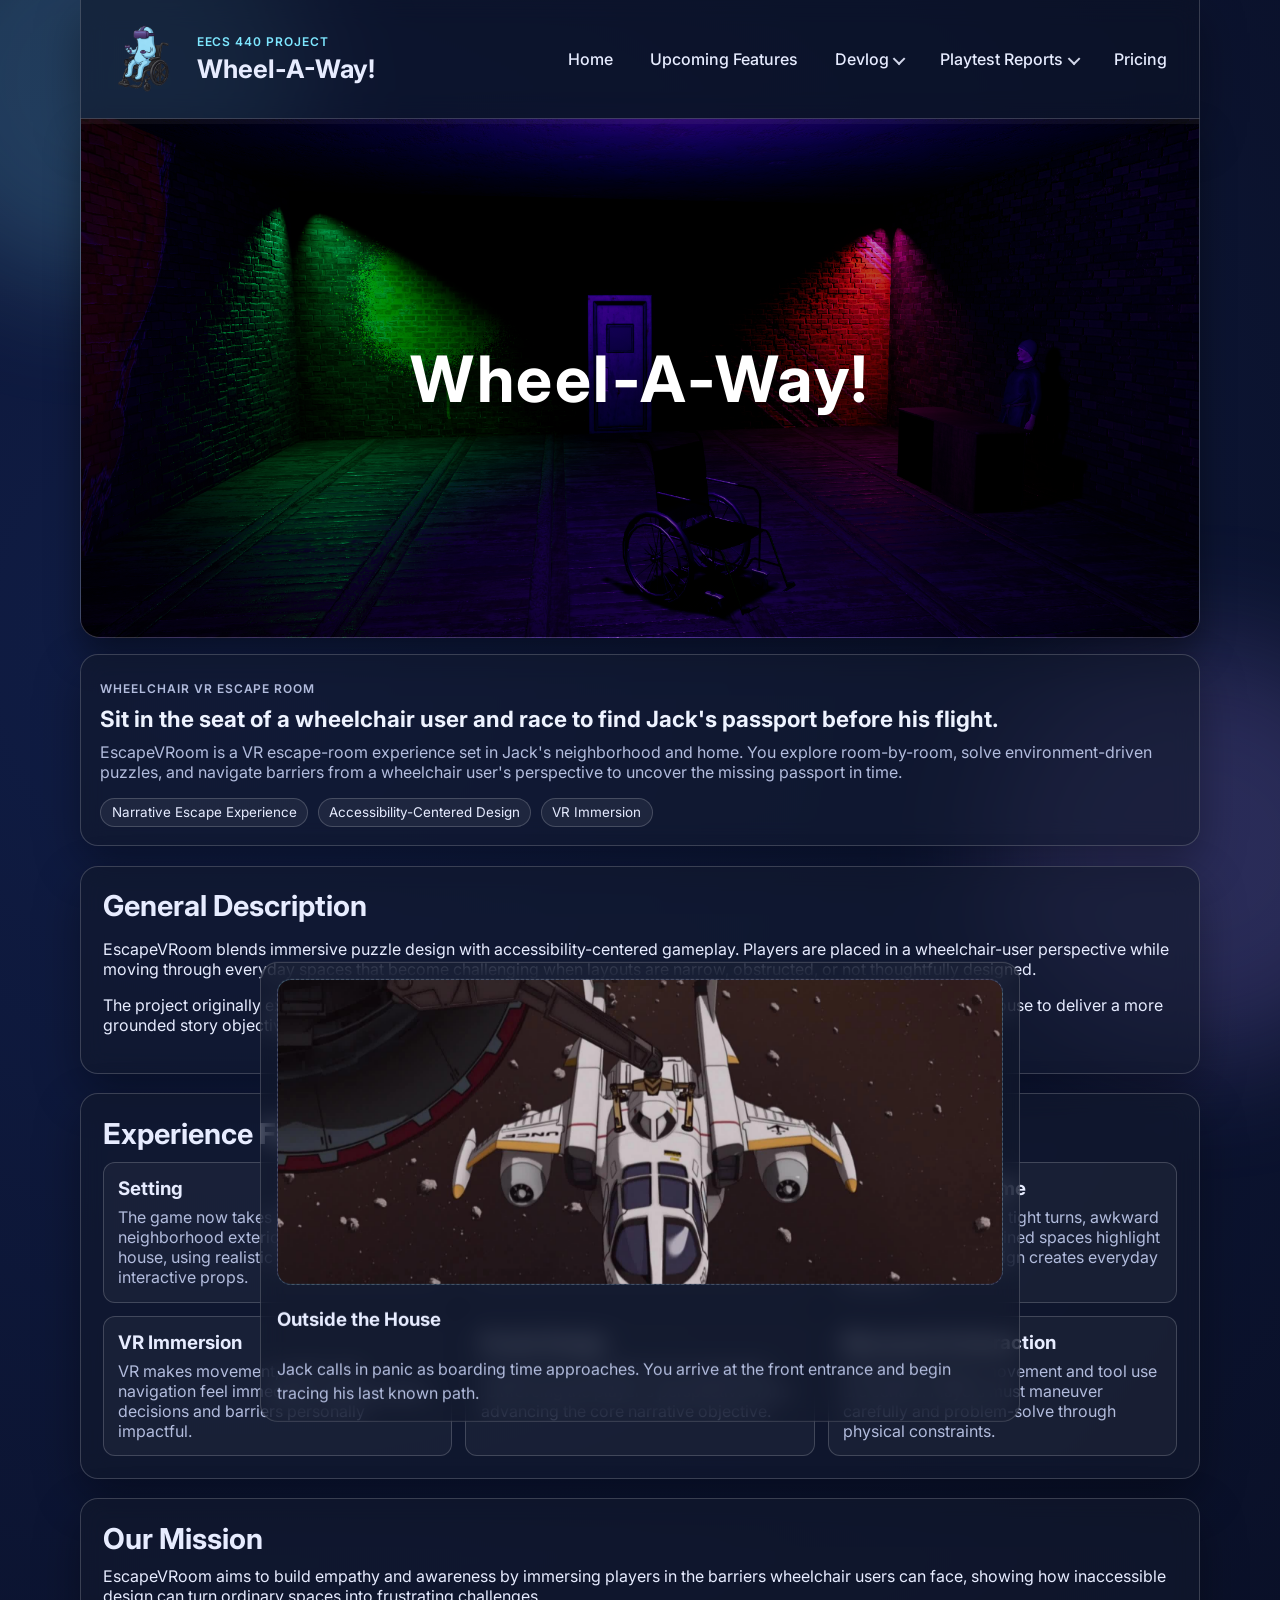
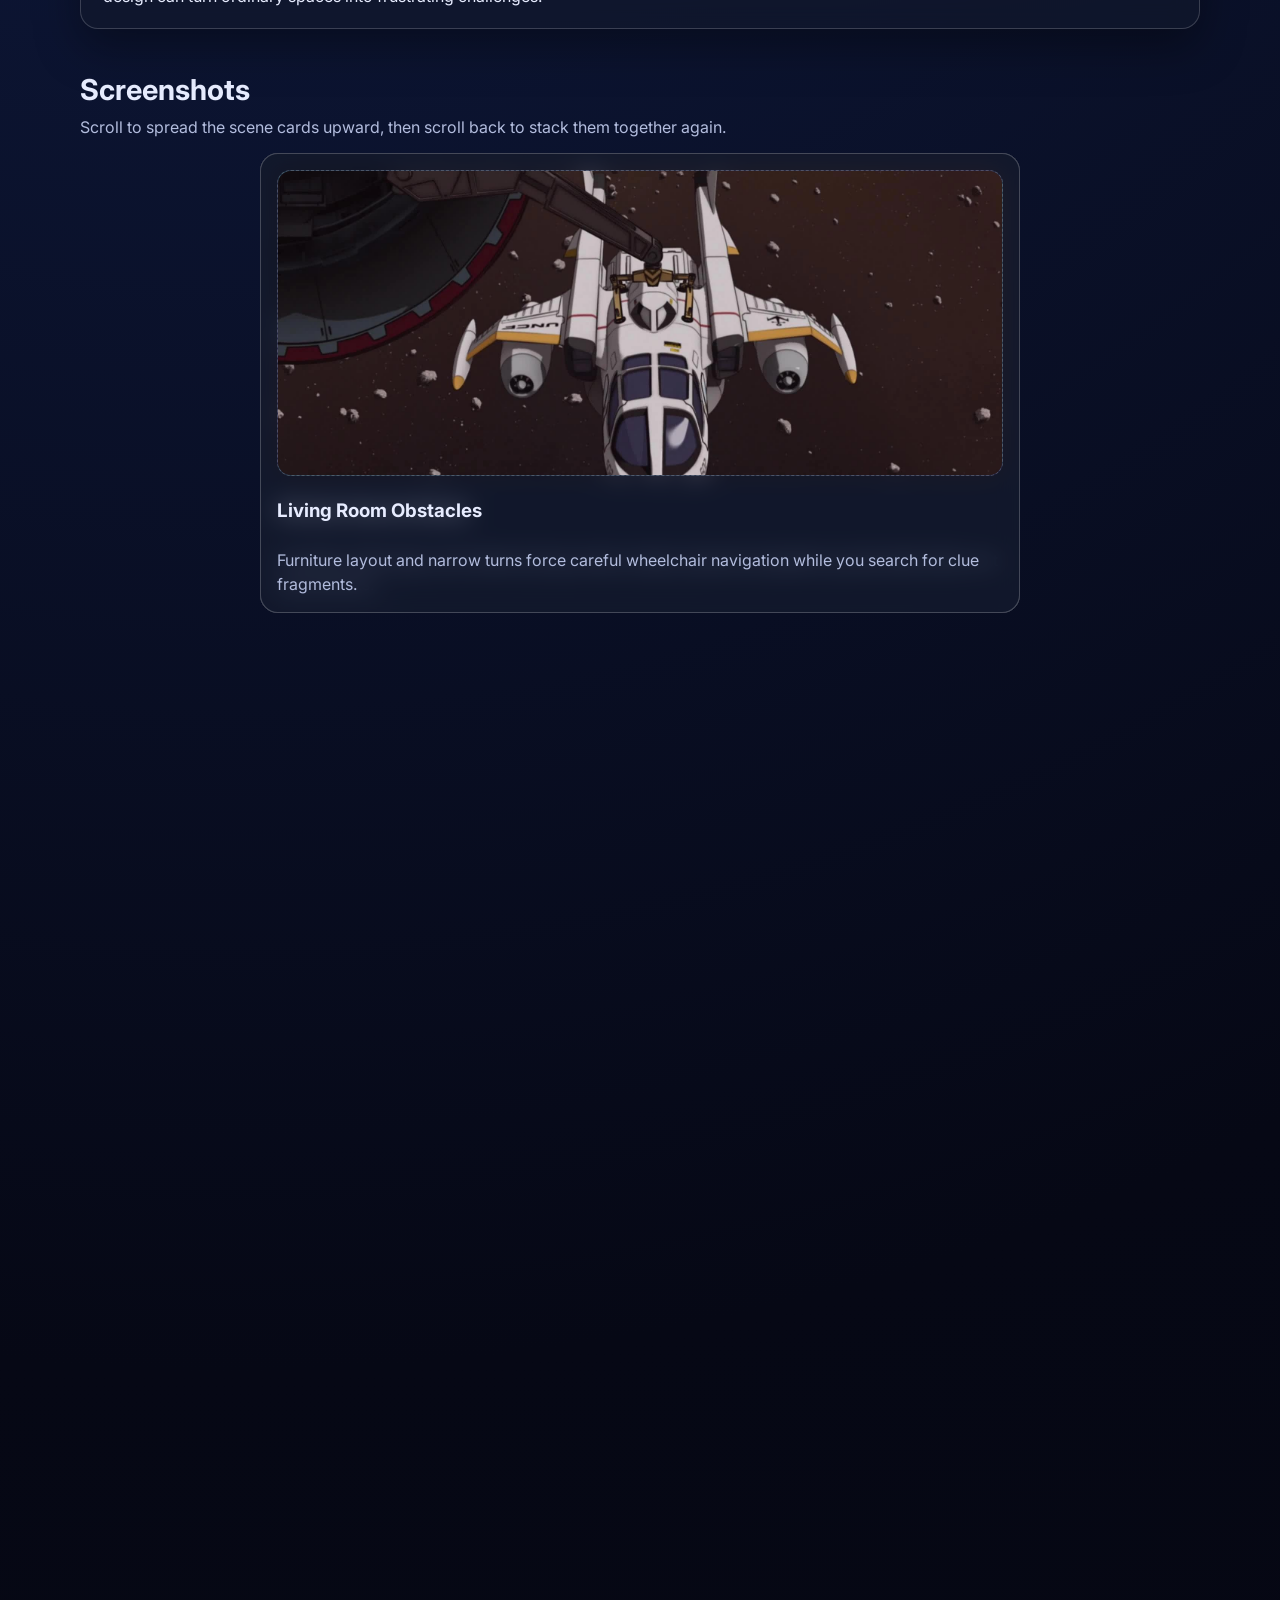
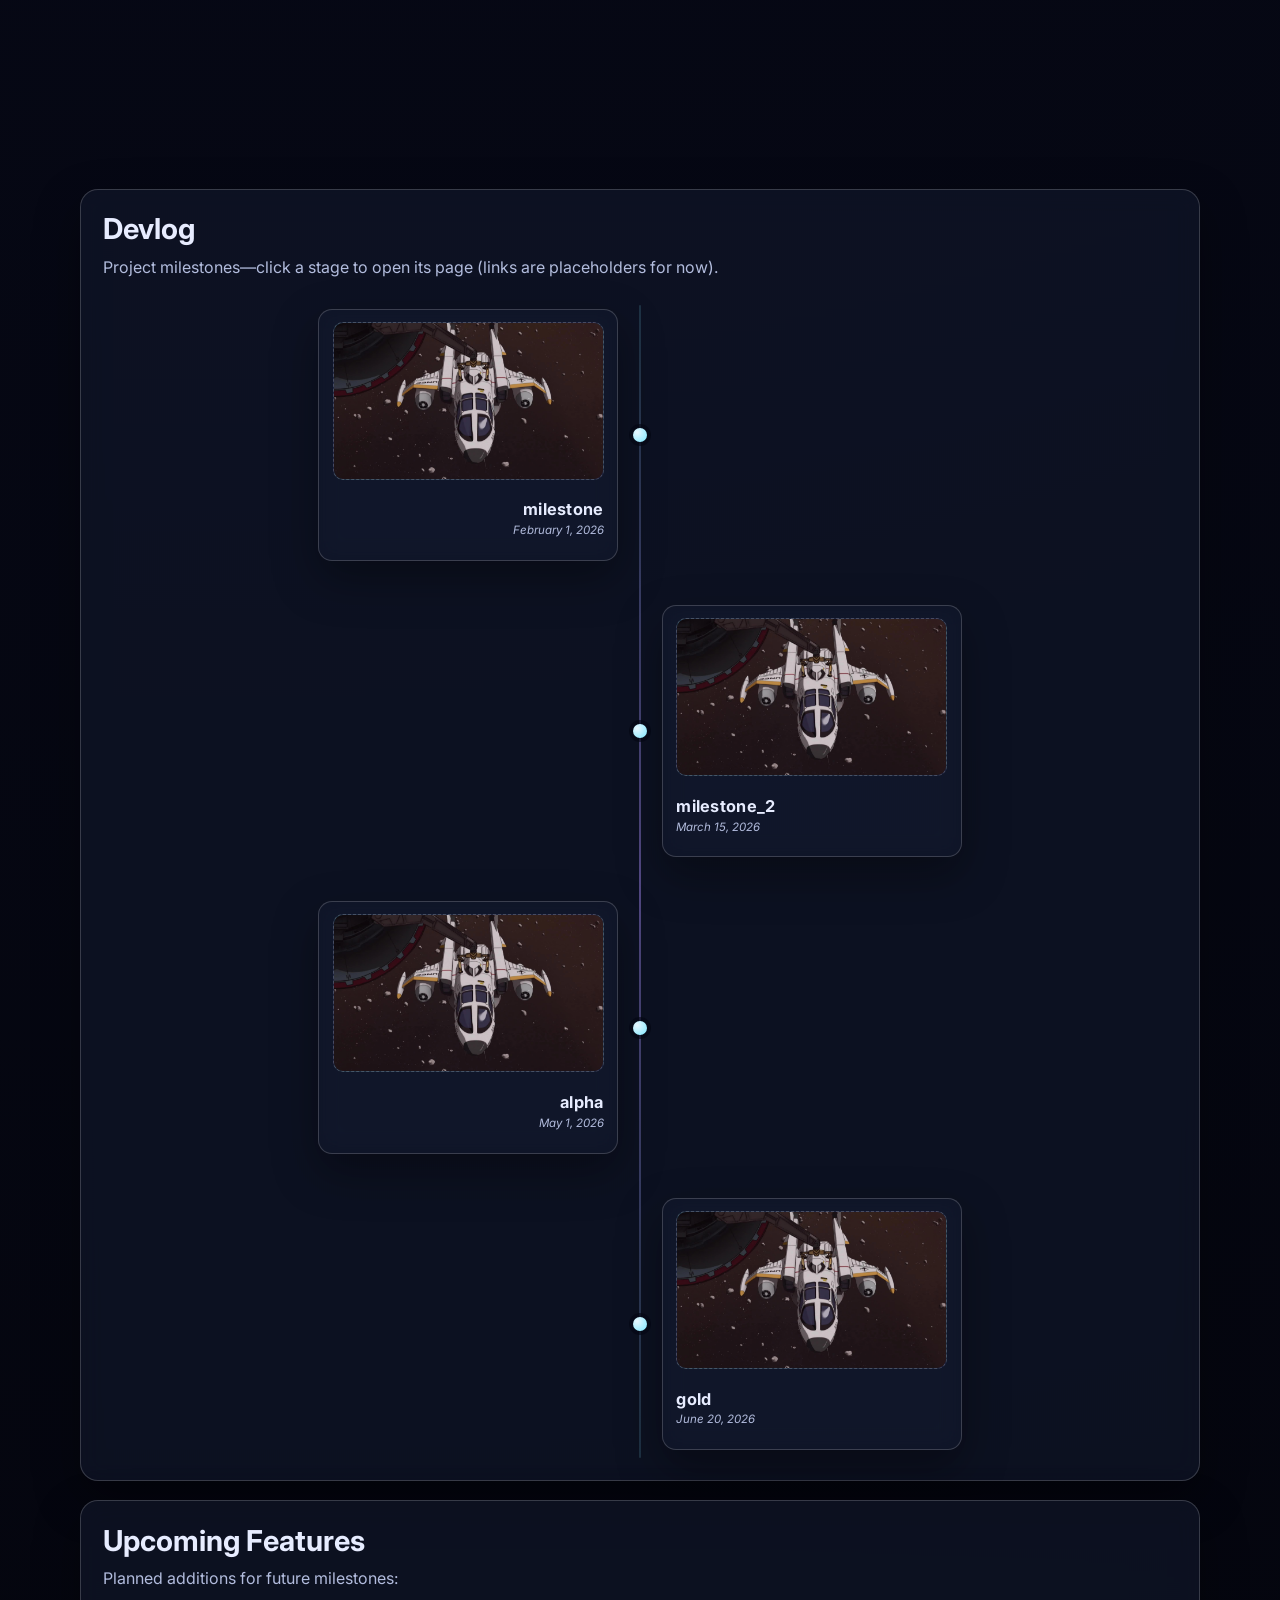
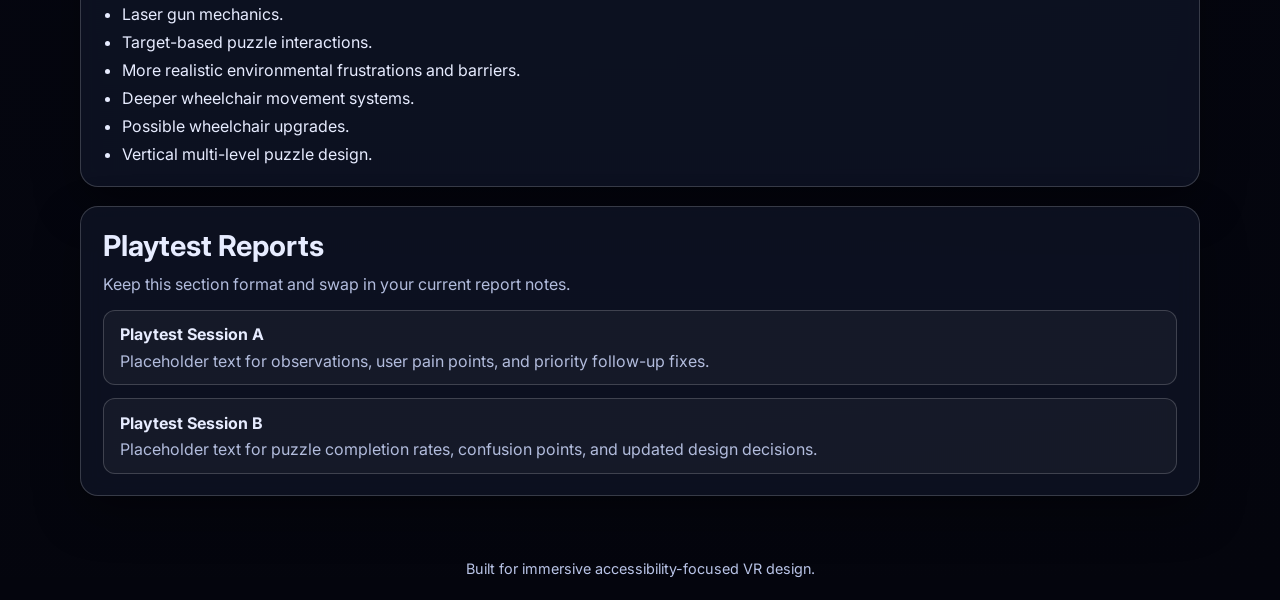
==== index.html @ 47307c87 "initial push - current website template" ====
<!DOCTYPE html>
<html lang="en">
  <head>
    <meta charset="UTF-8" />
    <meta name="viewport" content="width=device-width, initial-scale=1.0" />
    <title>Wheel-A-Way! | VR Escape Room</title>
    <link rel="preconnect" href="https://fonts.googleapis.com" />
    <link rel="preconnect" href="https://fonts.gstatic.com" crossorigin />
    <link
      href="https://fonts.googleapis.com/css2?family=Inter:wght@400;500;600;700;800&display=swap"
      rel="stylesheet"
    />
    <link rel="stylesheet" href="styles.css" />
  </head>
  <body>
    <div class="background-blur bg-1"></div>
    <div class="background-blur bg-2"></div>

    <header class="glass site-header">
      <div class="logo-wrap">
        <div class="brand-row">
          <img class="site-logo" src="assets/wheelie-transparent.png" alt="Wheel-A-Way logo" />
          <div class="brand-text">
            <p class="eyebrow">EECS 440 Project</p>
            <h1>Wheel-A-Way!</h1>
          </div>
        </div>
      </div>
      <nav aria-label="Main navigation">
        <ul class="nav-list">
          <li><a href="index.html">Home</a></li>
          <li><a href="#upcoming-features">Upcoming Features</a></li>
          <li class="nav-item-dropdown">
            <a href="#devlog" aria-haspopup="true">Devlog</a>
            <ul class="dropdown-menu" aria-label="Devlog milestones">
              <li><a href="milestone.html">milestone</a></li>
              <li><a href="milestone_2.html">milestone_2</a></li>
              <li><a href="alpha.html">alpha</a></li>
              <li><a href="gold.html">gold</a></li>
            </ul>
          </li>
          <li class="nav-item-dropdown">
            <a href="#playtest-reports" aria-haspopup="true">Playtest Reports</a>
            <ul class="dropdown-menu" aria-label="Playtest report pages">
              <li><a href="playtest1.html">playtest1</a></li>
              <li><a href="playtest2.html">playtest2</a></li>
              <li><a href="playtest3.html">playtest3</a></li>
              <li><a href="playtest4.html">playtest4</a></li>
              <li><a href="playtest5.html">playtest5</a></li>
            </ul>
          </li>
          <li><a href="pricing.html">Pricing</a></li>
        </ul>
      </nav>
    </header>

    <main class="layout">
      <section id="home" class="section hero">
        <article class="hero-banner" role="img" aria-label="Main game hero image">
          <div class="hero-overlay"></div>
          <h2>Wheel-A-Way!</h2>
        </article>
        <div class="glass hero-description">
          <p class="eyebrow">Wheelchair VR Escape Room</p>
          <h3 class="hero-tagline">
            Sit in the seat of a wheelchair user and race to find Jack's passport
            before his flight.
          </h3>
          <p>
            EscapeVRoom is a VR escape-room experience set in Jack's neighborhood
            and home. You explore room-by-room, solve environment-driven puzzles,
            and navigate barriers from a wheelchair user's perspective to uncover
            the missing passport in time.
          </p>
          <div class="hero-tags" role="list" aria-label="Game tags">
            <span role="listitem">Narrative Escape Experience</span>
            <span role="listitem">Accessibility-Centered Design</span>
            <span role="listitem">VR Immersion</span>
          </div>
        </div>
      </section>

      <section class="glass section">
        <h2>General Description</h2>
        <p>
          EscapeVRoom blends immersive puzzle design with accessibility-centered
          gameplay. Players are placed in a wheelchair-user perspective while
          moving through everyday spaces that become challenging when layouts are
          narrow, obstructed, or not thoughtfully designed.
        </p>
        <p>
          The project originally explored a laser-tag facility concept, but the
          current narrative pivots to Jack's neighborhood and house to deliver a
          more grounded story objective: find the passport before departure.
        </p>
      </section>

      <section class="glass section">
        <h2>Experience Flow</h2>
        <div class="pillars-grid">
          <article class="pillar-card">
            <h3>Setting</h3>
            <p>
              The game now takes place across Jack's neighborhood exterior and
              inside his house, using realistic room layouts and interactive props.
            </p>
          </article>
          <article class="pillar-card">
            <h3>Gameplay</h3>
            <p>
              Players explore spaces, inspect clues, and solve interconnected
              puzzles that naturally progress toward the passport reveal.
            </p>
          </article>
          <article class="pillar-card">
            <h3>Accessibility Theme</h3>
            <p>
              Out-of-reach objects, tight turns, awkward surfaces, and constrained
              spaces highlight how inaccessible design creates everyday frustration.
            </p>
          </article>
          <article class="pillar-card">
            <h3>VR Immersion</h3>
            <p>
              VR makes movement, reach, and navigation feel immediate, making
              spatial decisions and barriers personally impactful.
            </p>
          </article>
          <article class="pillar-card">
            <h3>Puzzle Design</h3>
            <p>
              Puzzles are interactive and meaningful, reinforcing the player's
              perspective while advancing the core narrative objective.
            </p>
          </article>
          <article class="pillar-card">
            <h3>Movement &amp; Interaction</h3>
            <p>
              Wheelchair-based movement and tool use are central. Players must
              maneuver carefully and problem-solve through physical constraints.
            </p>
          </article>
        </div>
      </section>

      <section class="glass section mission-section">
        <h2>Our Mission</h2>
        <p>
          EscapeVRoom aims to build empathy and awareness by immersing players in
          the barriers wheelchair users can face, showing how inaccessible design
          can turn ordinary spaces into frustrating challenges.
        </p>
      </section>

      <section id="screenshots" class="section shots-section">
        <h2>Screenshots</h2>
        <p class="section-intro">
          Scroll to spread the scene cards upward, then scroll back to stack
          them together again.
        </p>
        <div class="story-scroll" aria-label="Interactive screenshot story">
          <div class="story-sticky">
            <article class="stack-stage" id="stack-stage">
              <div class="stack-card glass" data-stack-index="0">
                <div class="shot-placeholder">
                  <img src="assets/rocketship.jpeg" alt="Exterior / Entry Area screenshot" />
                </div>
                <h3>Outside the House</h3>
                <p>
                  Jack calls in panic as boarding time approaches. You arrive at
                  the front entrance and begin tracing his last known path.
                </p>
              </div>
              <div class="stack-card glass" data-stack-index="1">
                <div class="shot-placeholder">
                  <img src="assets/rocketship.jpeg" alt="Living Room screenshot" />
                </div>
                <h3>Living Room Obstacles</h3>
                <p>
                  Furniture layout and narrow turns force careful wheelchair
                  navigation while you search for clue fragments.
                </p>
              </div>
              <div class="stack-card glass" data-stack-index="2">
                <div class="shot-placeholder">
                  <img src="assets/rocketship.jpeg" alt="Kitchen screenshot" />
                </div>
                <h3>Kitchen Search Route</h3>
                <p>
                  Counters, table legs, and limited turning radius create a
                  layered navigation puzzle before the next clue unlocks.
                </p>
              </div>
              <div class="stack-card glass" data-stack-index="3">
                <div class="shot-placeholder">
                  <img src="assets/rocketship.jpeg" alt="Bedroom / Final Clue Area screenshot" />
                </div>
                <h3>Final Room Discovery</h3>
                <p>
                  The last clues connect in Jack's bedroom. Find the passport
                  and get it ready before the flight window closes.
                </p>
              </div>
            </article>
          </div>
          <div class="story-spacer" aria-hidden="true"></div>
        </div>
      </section>

      <section id="devlog" class="glass section devlog-section">
        <h2>Devlog</h2>
        <p class="section-intro">
          Project milestones—click a stage to open its page (links are placeholders
          for now).
        </p>
        <div class="timeline-wrap">
          <ul class="timeline">
          <li class="timeline-item timeline-item--left">
            <span class="timeline-dot" aria-hidden="true"></span>
            <a class="timeline-node glass" href="milestone.html">
              <div class="timeline-thumb">
                <img src="assets/rocketship.jpeg" alt="milestone image" />
              </div>
              <div class="timeline-meta">
                <span class="timeline-name">milestone</span>
                <time class="timeline-date" datetime="2026-02-01">February 1, 2026</time>
              </div>
            </a>
          </li>

          <li class="timeline-item timeline-item--right">
            <span class="timeline-dot" aria-hidden="true"></span>
            <a class="timeline-node glass" href="milestone_2.html">
              <div class="timeline-thumb">
                <img src="assets/rocketship.jpeg" alt="milestone_2 image" />
              </div>
              <div class="timeline-meta">
                <span class="timeline-name">milestone_2</span>
                <time class="timeline-date" datetime="2026-03-15">March 15, 2026</time>
              </div>
            </a>
          </li>

          <li class="timeline-item timeline-item--left">
            <span class="timeline-dot" aria-hidden="true"></span>
            <a class="timeline-node glass" href="alpha.html">
              <div class="timeline-thumb">
                <img src="assets/rocketship.jpeg" alt="alpha image" />
              </div>
              <div class="timeline-meta">
                <span class="timeline-name">alpha</span>
                <time class="timeline-date" datetime="2026-05-01">May 1, 2026</time>
              </div>
            </a>
          </li>

          <li class="timeline-item timeline-item--right">
            <span class="timeline-dot" aria-hidden="true"></span>
            <a class="timeline-node glass" href="gold.html">
              <div class="timeline-thumb">
                <img src="assets/rocketship.jpeg" alt="gold image" />
              </div>
              <div class="timeline-meta">
                <span class="timeline-name">gold</span>
                <time class="timeline-date" datetime="2026-06-20">June 20, 2026</time>
              </div>
            </a>
          </li>
        </ul>
        </div>
      </section>

      <section id="upcoming-features" class="glass section">
        <h2>Upcoming Features</h2>
        <p class="section-intro">
          Planned additions for future milestones:
        </p>
        <ul class="list">
          <li>Laser gun mechanics.</li>
          <li>Target-based puzzle interactions.</li>
          <li>More realistic environmental frustrations and barriers.</li>
          <li>Deeper wheelchair movement systems.</li>
          <li>Possible wheelchair upgrades.</li>
          <li>Vertical multi-level puzzle design.</li>
        </ul>
      </section>

      <section id="playtest-reports" class="glass section">
        <h2>Playtest Reports</h2>
        <p class="section-intro">
          Keep this section format and swap in your current report notes.
        </p>
        <div class="entry-list">
          <article class="entry">
            <h3>Playtest Session A</h3>
            <p>
              Placeholder text for observations, user pain points, and priority
              follow-up fixes.
            </p>
          </article>
          <article class="entry">
            <h3>Playtest Session B</h3>
            <p>
              Placeholder text for puzzle completion rates, confusion points, and
              updated design decisions.
            </p>
          </article>
        </div>
      </section>
    </main>

    <footer class="site-footer">
      <p>Built for immersive accessibility-focused VR design.</p>
    </footer>
    <script src="script.js"></script>
  </body>
</html>
---- styles.css ----
:root {
  --bg: #060815;
  --panel: rgba(18, 25, 45, 0.62);
  --panel-border: rgba(255, 255, 255, 0.18);
  --text: #e7ecff;
  --muted: #b2bcdd;
  --accent: #7ee7ff;
  --accent-2: #a78bfa;
  --shadow: 0 18px 45px rgba(0, 0, 0, 0.35);
}


* {
  box-sizing: border-box;
}

html,
body {
  margin: 0;
  min-height: 100%;
  background-color: #04050d;
}

html {
  scrollbar-width: none;
  -ms-overflow-style: none;
}

html::-webkit-scrollbar,
body::-webkit-scrollbar {
  width: 0;
  height: 0;
  display: none;
}

body {
  position: relative;
  font-family: "Inter", sans-serif;
  color: var(--text);
  background: radial-gradient(circle at 18% 12%, #101d46 0%, #060815 48%, #04050d 100%);
  overflow-x: hidden;
}

main a {
  color: var(--accent);
}

.background-blur {
  position: fixed;
  width: 26rem;
  height: 26rem;
  border-radius: 50%;
  filter: blur(60px);
  z-index: 0;
  pointer-events: none;
}

.bg-1 {
  background: rgba(126, 231, 255, 0.18);
  top: -8rem;
  left: -7rem;
}

.bg-2 {
  background: rgba(167, 139, 250, 0.2);
  bottom: -10rem;
  right: -8rem;
}

.layout,
.site-header,
.site-footer {
  position: relative;
  z-index: 1;
}

.layout {
  width: min(1120px, 92vw);
  margin: 0 auto 4rem;
  display: grid;
  gap: 1.2rem;
}

.glass {
  background: var(--panel);
  border: 1px solid var(--panel-border);
  backdrop-filter: blur(12px);
  -webkit-backdrop-filter: blur(12px);
  border-radius: 18px;
  box-shadow: var(--shadow);
}

.site-header {
  width: min(1120px, 92vw);
  margin: 0 auto;
  padding: 1rem 1.2rem;
  display: flex;
  justify-content: space-between;
  align-items: center;
  gap: 1rem;
  position: sticky;
  top: 0;
  z-index: 10;
  border-top: 0;
  border-top-left-radius: 0;
  border-top-right-radius: 0;
  border-bottom-left-radius: 0;
  border-bottom-right-radius: 0;
  background: rgba(12, 18, 36, 0.52);
}

.logo-wrap h1 {
  margin: 0.2rem 0 0;
  font-size: clamp(1.1rem, 2.2vw, 1.6rem);
}

.brand-row {
  display: flex;
  align-items: center;
  gap: 0.65rem;
}

.site-logo {
  width: 86px;
  height: 86px;
  padding: 0;
  object-fit: contain;
  background: transparent;
  /* border-radius: 50%;
  border: 3px solid #ffffff; /* This creates a white ring */
  /*box-shadow: 0 8px 20px rgba(0, 0, 0, 0.22); */
  flex-shrink: 0;
  transform: scale(1.5);
  transform-origin: center;
}

.eyebrow {
  margin: 0;
  letter-spacing: 0.08em;
  text-transform: uppercase;
  color: var(--accent);
  font-weight: 600;
  font-size: 0.75rem;
}

.nav-list {
  list-style: none;
  margin: 0;
  padding: 0;
  display: flex;
  flex-wrap: wrap;
  gap: 0.75rem;
}

.nav-list a {
  display: inline-block;
  text-decoration: none;
  color: var(--text);
  font-weight: 500;
  padding: 0.4rem 0.72rem;
  border-radius: 999px;
  border: 1px solid transparent;
}

.nav-list a:hover {
  border-color: var(--panel-border);
  background: rgba(255, 255, 255, 0.08);
}

.nav-item-dropdown {
  position: relative;
}

.nav-item-dropdown > a {
  display: inline-flex;
  align-items: center;
  gap: 0.35rem;
}

.nav-item-dropdown > a::after {
  content: "";
  width: 0.42rem;
  height: 0.42rem;
  border-right: 2px solid currentColor;
  border-bottom: 2px solid currentColor;
  transform: rotate(45deg) translateY(-1px);
  opacity: 0.9;
  transition: transform 0.18s ease;
}

.dropdown-menu {
  list-style: none;
  margin: 0;
  padding: 0.38rem;
  position: absolute;
  left: 0;
  top: calc(100% + 0.28rem);
  min-width: 170px;
  border-radius: 12px;
  border: 1px solid var(--panel-border);
  background: rgba(10, 15, 32, 0.9);
  backdrop-filter: blur(10px);
  -webkit-backdrop-filter: blur(10px);
  box-shadow: 0 14px 34px rgba(0, 0, 0, 0.4);
  opacity: 0;
  transform: translateY(6px);
  pointer-events: none;
  transition: opacity 0.16s ease, transform 0.16s ease;
  z-index: 30;
}

.dropdown-menu a {
  display: block;
  padding: 0.42rem 0.56rem;
  border-radius: 8px;
  color: #dce5ff;
  text-decoration: none;
  font-size: 0.9rem;
  font-weight: 500;
}

.dropdown-menu a:hover {
  background: rgba(255, 255, 255, 0.08);
  border-color: transparent;
}

.nav-item-dropdown:hover .dropdown-menu,
.nav-item-dropdown:focus-within .dropdown-menu {
  opacity: 1;
  transform: translateY(0);
  pointer-events: auto;
}

.nav-item-dropdown:hover > a::after,
.nav-item-dropdown:focus-within > a::after {
  transform: rotate(225deg) translateY(-1px);
}

/* This fills the gap between the nav item and the dropdown */
.dropdown-menu::before {
  content: "";
  position: absolute;
  top: -0.32rem; /* Slightly larger than your 0.28rem gap to ensure overlap */
  left: 0;
  width: 100%;
  height: 0.32rem;
  background: transparent; /* It's invisible but "catchable" by the mouse */
}

.section {
  padding: 1.35rem;
}

.shots-section {
  margin-top: 1.5rem;
  margin-bottom: 4.75rem;
  padding: 0;
}

.devlog-section .section-intro {
  margin-bottom: 0.25rem;
}

.timeline-wrap {
  position: relative;
  margin-top: 1.75rem;
  padding: 0.25rem 0 0.5rem;
}

.timeline-wrap::before {
  content: "";
  position: absolute;
  left: 50%;
  top: 0;
  bottom: 0;
  width: 2px;
  transform: translateX(-50%);
  background: linear-gradient(
    180deg,
    rgba(126, 231, 255, 0.15),
    rgba(167, 139, 250, 0.45),
    rgba(126, 231, 255, 0.15)
  );
  border-radius: 999px;
  pointer-events: none;
}

.timeline {
  list-style: none;
  margin: 0;
  padding: 0;
  display: flex;
  flex-direction: column;
  gap: 2.75rem;
}

.timeline-item {
  position: relative;
  display: grid;
  grid-template-columns: 1fr 1fr;
  align-items: center;
  gap: 0;
  opacity: 0;
  transform: translateY(40px);
  transition: opacity 1s ease, transform 1s ease;
}

.timeline-item.is-visible {
  opacity: 1;
  transform: translateY(0);
}

.timeline-dot {
  position: absolute;
  left: 50%;
  top: 50%;
  width: 14px;
  height: 14px;
  border-radius: 50%;
  transform: translate(-50%, -50%);
  background: radial-gradient(circle at 30% 30%, #e8f7ff, var(--accent));
  box-shadow: 0 0 0 4px rgba(6, 8, 21, 0.65);
  z-index: 2;
  pointer-events: none;
}

.timeline-item--left .timeline-node {
  grid-column: 1;
  justify-self: end;
  margin-right: 1.35rem;
  text-align: right;
}

.timeline-item--right .timeline-node {
  grid-column: 2;
  justify-self: start;
  margin-left: 1.35rem;
  text-align: left;
}

.timeline-node {
  --timeline-card-w: 300px;
  --timeline-thumb-h: 158px;
  --timeline-meta-h: 58px;
  width: var(--timeline-card-w);
  box-sizing: border-box;
  display: grid;
  grid-template-rows: var(--timeline-thumb-h) var(--timeline-meta-h);
  gap: 0.65rem;
  align-content: start;
  padding: 0.75rem 0.85rem;
  text-decoration: none;
  color: inherit;
  border-radius: 14px;
  transition: transform 0.22s ease, border-color 0.22s ease, box-shadow 0.22s ease;
}

.timeline-node:hover {
  transform: translateY(-3px);
  border-color: rgba(126, 231, 255, 0.45);
  box-shadow: 0 16px 40px rgba(0, 0, 0, 0.35);
}

.timeline-node:focus-visible {
  outline: 2px solid var(--accent);
  outline-offset: 3px;
}

.timeline-thumb {
  width: 100%;
  height: var(--timeline-thumb-h);
  min-height: var(--timeline-thumb-h);
  max-height: var(--timeline-thumb-h);
  border-radius: 10px;
  display: grid;
  place-items: center;
  border: 1px dashed var(--panel-border);
  background: linear-gradient(135deg, rgba(126, 231, 255, 0.14), rgba(167, 139, 250, 0.1));
  color: #d3ddff;
  font-weight: 600;
  font-size: 0.9rem;
  overflow: hidden;
}

.timeline-thumb img {
  width: 100%;
  height: 100%;
  object-fit: cover;
  display: block;
}

.timeline-meta {
  height: var(--timeline-meta-h);
  min-height: var(--timeline-meta-h);
  display: flex;
  flex-direction: column;
  justify-content: center;
  gap: 0.2rem;
  width: 100%;
}

.timeline-name {
  display: block;
  width: 100%;
  font-weight: 700;
  font-size: 1.02rem;
  letter-spacing: 0.02em;
  line-height: 1.2;
}

.timeline-date {
  display: block;
  width: 100%;
  font-size: 0.72rem;
  font-weight: 400;
  font-style: italic;
  color: var(--muted);
  line-height: 1.25;
}

.timeline-item--left .timeline-meta {
  align-items: flex-end;
  text-align: right;
}

.timeline-item--right .timeline-meta {
  align-items: flex-start;
  text-align: left;
}

.section h2 {
  margin: 0 0 0.65rem;
  font-size: clamp(1.2rem, 2.8vw, 1.8rem);
}

.section-intro {
  margin-top: 0;
  color: var(--muted);
}

.hero {
  padding: 0;
  display: grid;
  gap: 1rem;
  margin-top: -1px;
}

.hero-banner {
  position: relative;
  width: 100%;
  min-height: clamp(260px, 45vw, 520px);
  border-radius: 0 0 20px 20px;
  overflow: hidden;
  border: 1px solid rgba(255, 255, 255, 0.2);
  border-top: 0;
  background-image: url("assets/hero-main.png");
  background-position: center calc(50% + var(--hero-parallax-y, 0px));
  background-size: cover;
  background-repeat: no-repeat;
  box-shadow:
    0 18px 34px rgba(0, 0, 0, 0.42),
    0 6px 0 rgba(255, 255, 255, 0.08) inset;
  transform: translateZ(0);
}

.hero-overlay {
  position: absolute;
  inset: 0;
  background: linear-gradient(
    180deg,
    rgba(0, 0, 0, 0.18) 0%,
    rgba(0, 0, 0, 0.42) 70%,
    rgba(0, 0, 0, 0.56) 100%
  );
}

.hero-banner h2 {
  position: absolute;
  left: 50%;
  top: 50%;
  transform: translate(-50%, -50%);
  margin: 0;
  z-index: 1;
  color: #ffffff;
  font-size: clamp(1.4rem, 5.8vw, 4rem);
  letter-spacing: 0.04em;
  text-align: center;
  white-space: nowrap;
  text-shadow: 0 10px 28px rgba(0, 0, 0, 0.55);
}

.hero-description {
  padding: 1.15rem 1.2rem;
}

.hero-description p {
  margin: 0.5rem 0 0;
  color: var(--muted);
}

.hero-tagline {
  margin: 0.45rem 0 0;
  font-size: clamp(1.05rem, 2.25vw, 1.4rem);
  line-height: 1.35;
  color: #eef3ff;
}

.pillars-grid {
  margin-top: 0.7rem;
  display: grid;
  grid-template-columns: repeat(3, minmax(0, 1fr));
  gap: 0.8rem;
}

.pillar-card {
  border: 1px solid var(--panel-border);
  border-radius: 12px;
  background: rgba(255, 255, 255, 0.04);
  padding: 0.9rem;
}

.pillar-card h3 {
  margin: 0 0 0.45rem;
}

.pillar-card p {
  margin: 0;
  color: var(--muted);
}

.mission-section p {
  margin: 0.35rem 0 0;
}

.hero-tags {
  display: flex;
  flex-wrap: wrap;
  gap: 0.6rem;
  margin-top: 1rem;
}

.hero-tags span {
  font-size: 0.84rem;
  padding: 0.35rem 0.65rem;
  border-radius: 999px;
  border: 1px solid var(--panel-border);
  background: rgba(255, 255, 255, 0.06);
}

.shot-placeholder {
  border-radius: 14px;
  min-height: 170px;
  display: grid;
  place-items: center;
  border: 1px dashed var(--panel-border);
  background: linear-gradient(135deg, rgba(126, 231, 255, 0.16), rgba(167, 139, 250, 0.12));
  color: #d3ddff;
  font-weight: 600;
  overflow: hidden;
}

.shot-placeholder img {
  width: 100%;
  height: 100%;
  object-fit: cover;
  display: block;
}

.story-scroll {
  position: relative;
  margin-top: 0.6rem;
}

.story-spacer {
  height: 120vh;
}

.story-sticky {
  position: sticky;
  top: calc(50vh - 245px);
}

.stack-stage {
  width: min(760px, 88vw);
  height: 460px;
  margin: 0 auto;
  position: relative;
  overflow: visible;
}

.stack-card {
  position: absolute;
  inset: 0;
  padding: 1rem;
  display: grid;
  gap: 0.6rem;
  will-change: transform;
  transition: none;
  box-shadow: none;
}

.stack-card h3 {
  margin: 0.85rem 0 0;
  line-height: 1.25;
}

.stack-card p {
  margin: 1rem 0 0;
  line-height: 1.5;
  color: var(--muted);
}

.stack-card[data-stack-index="0"] {
  z-index: 4;
}
.stack-card[data-stack-index="1"] {
  z-index: 3;
}
.stack-card[data-stack-index="2"] {
  z-index: 2;
}
.stack-card[data-stack-index="3"] {
  z-index: 1;
}

.list {
  margin: 0;
  padding-left: 1.2rem;
  display: grid;
  gap: 0.5rem;
}

.entry-list {
  display: grid;
  gap: 0.8rem;
}

.entry {
  padding: 0.85rem 1rem;
  border-radius: 12px;
  border: 1px solid var(--panel-border);
  background: rgba(255, 255, 255, 0.04);
}

.entry h3 {
  margin: 0 0 0.4rem;
  font-size: 1rem;
}

.entry p {
  margin: 0;
  color: var(--muted);
}

.site-footer {
  width: min(1120px, 92vw);
  margin: 0 auto 1.4rem;
  text-align: center;
  color: #b9c4e7;
  font-size: 0.9rem;
}

@media (max-width: 860px) {
  .site-header {
    flex-direction: column;
    align-items: flex-start;
    top: 0;
  }

  .dropdown-menu {
    position: static;
    margin-top: 0.35rem;
    transform: none;
    opacity: 1;
    pointer-events: auto;
    display: none;
  }

  .nav-item-dropdown:hover .dropdown-menu,
  .nav-item-dropdown:focus-within .dropdown-menu {
    display: block;
  }

  .hero {
    gap: 0.85rem;
  }

  .brand-row {
    align-items: center;
  }

  .site-logo {
    width: 76px;
    height: 76px;
    padding: 0;
    transform: scale(1.1);
  }

  .hero-banner {
    min-height: clamp(220px, 56vw, 380px);
  }

  .pillars-grid {
    grid-template-columns: 1fr;
  }

  .shots-section {
    margin-bottom: 3.25rem;
  }

  .story-sticky {
    top: calc(50vh - 215px);
  }

  .story-spacer {
    height: 112vh;
  }

  .stack-stage {
    width: min(680px, 90vw);
    height: 420px;
  }

  .shot-placeholder {
    min-height: 150px;
  }

  .timeline-wrap::before {
    left: 14px;
    transform: none;
  }

  .timeline-dot {
    left: 14px;
    transform: translate(-50%, -50%);
  }

  .timeline-item {
    grid-template-columns: 1fr;
    padding-left: 2.6rem;
  }

  .timeline-item--left .timeline-node,
  .timeline-item--right .timeline-node {
    grid-column: 1;
    justify-self: stretch;
    margin: 0;
    text-align: left;
    width: min(var(--timeline-card-w), 100%);
    max-width: min(var(--timeline-card-w), 100%);
  }

  .timeline-item--left .timeline-meta,
  .timeline-item--right .timeline-meta {
    align-items: flex-start;
    text-align: left;
  }
}

@media (prefers-reduced-motion: reduce) {
  .timeline-item {
    opacity: 1;
    transform: none;
    transition: none;
  }
}
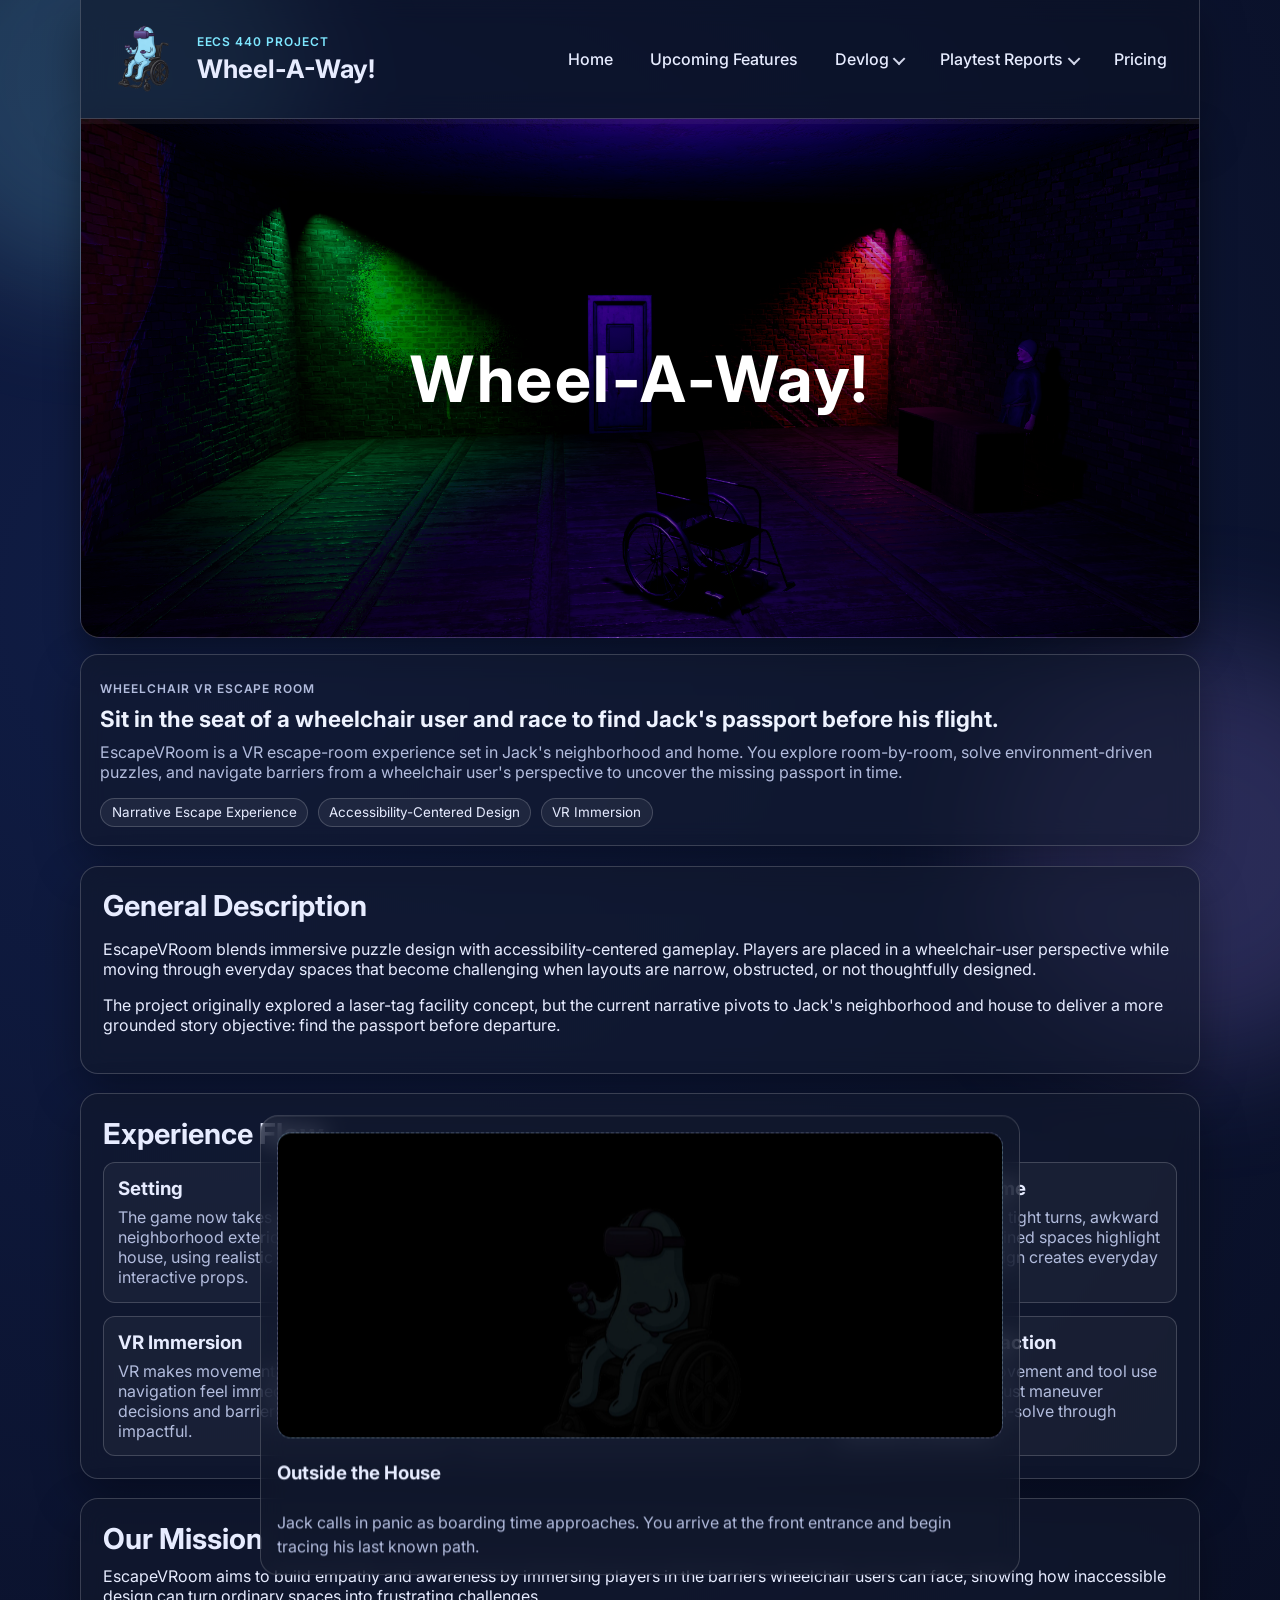
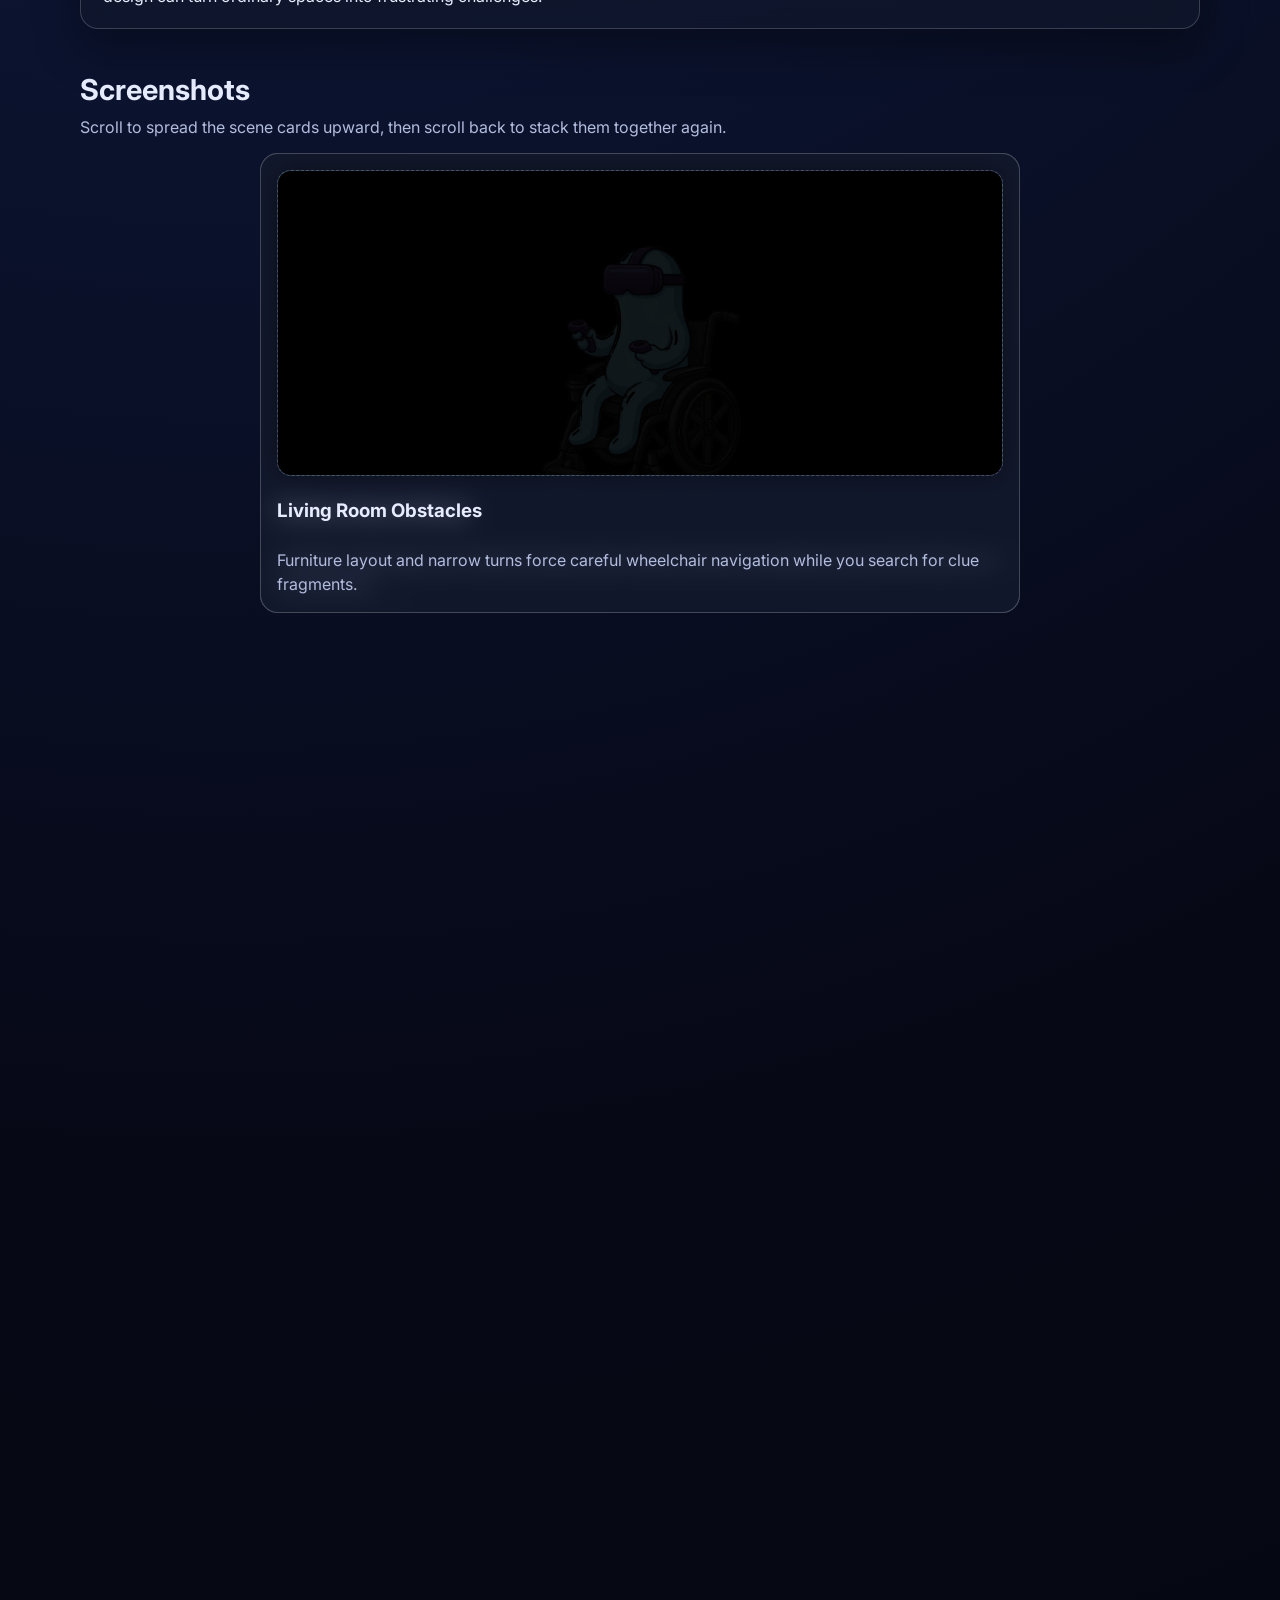
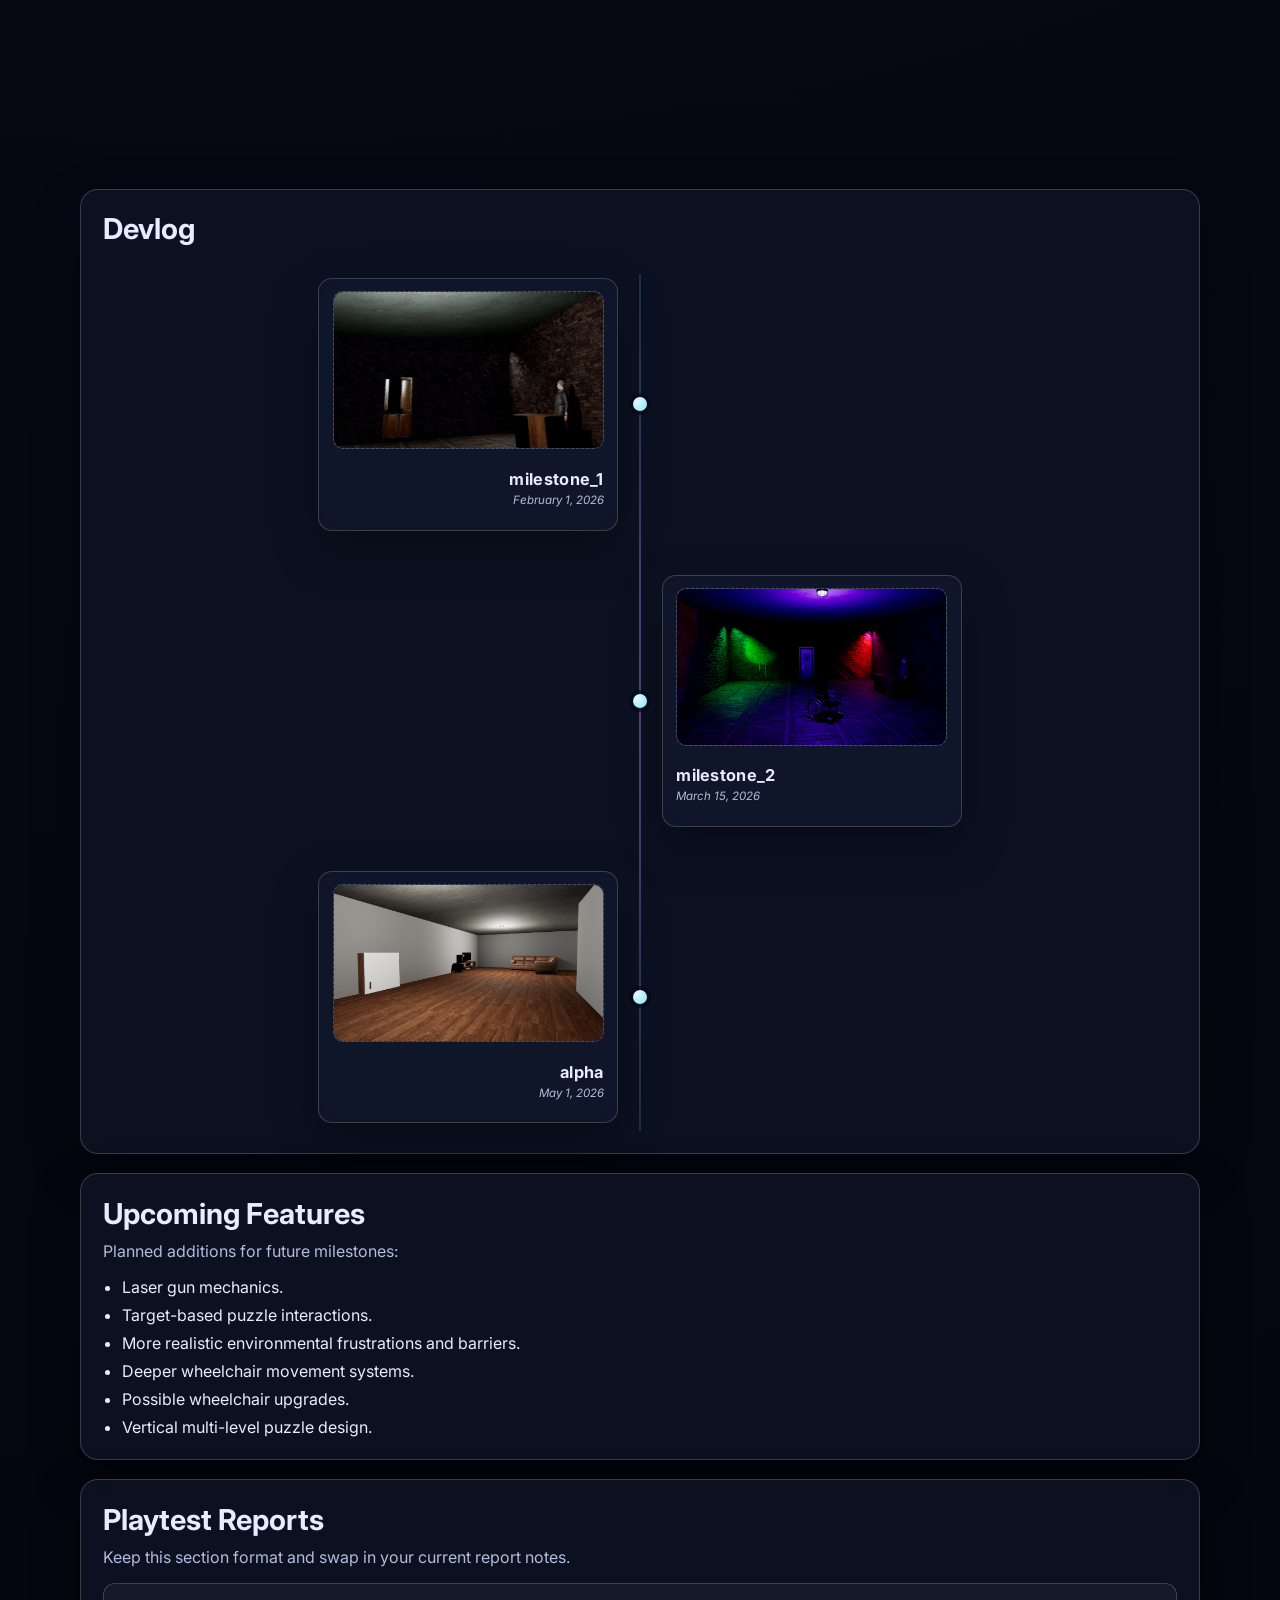
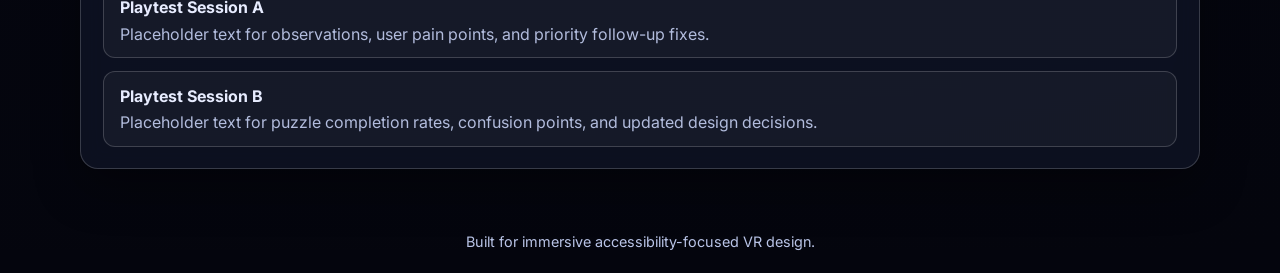
==== commit 942898cc: "milestone images added" ====
--- a/index.html
+++ b/index.html
@@ -1,4 +1,4 @@
-<!DOCTYPE html>
+<!doctype html>
 <html lang="en">
   <head>
     <meta charset="UTF-8" />
@@ -6,10 +6,7 @@
     <title>Wheel-A-Way! | VR Escape Room</title>
     <link rel="preconnect" href="https://fonts.googleapis.com" />
     <link rel="preconnect" href="https://fonts.gstatic.com" crossorigin />
-    <link
-      href="https://fonts.googleapis.com/css2?family=Inter:wght@400;500;600;700;800&display=swap"
-      rel="stylesheet"
-    />
+    <link href="https://fonts.googleapis.com/css2?family=Inter:wght@400;500;600;700;800&display=swap" rel="stylesheet" />
     <link rel="stylesheet" href="styles.css" />
   </head>
   <body>
@@ -33,7 +30,7 @@
           <li class="nav-item-dropdown">
             <a href="#devlog" aria-haspopup="true">Devlog</a>
             <ul class="dropdown-menu" aria-label="Devlog milestones">
-              <li><a href="milestone.html">milestone</a></li>
+              <li><a href="milestone_1.html">milestone_1</a></li>
               <li><a href="milestone_2.html">milestone_2</a></li>
               <li><a href="alpha.html">alpha</a></li>
               <li><a href="gold.html">gold</a></li>
@@ -62,15 +59,10 @@
         </article>
         <div class="glass hero-description">
           <p class="eyebrow">Wheelchair VR Escape Room</p>
-          <h3 class="hero-tagline">
-            Sit in the seat of a wheelchair user and race to find Jack's passport
-            before his flight.
-          </h3>
+          <h3 class="hero-tagline">Sit in the seat of a wheelchair user and race to find Jack's passport before his flight.</h3>
           <p>
-            EscapeVRoom is a VR escape-room experience set in Jack's neighborhood
-            and home. You explore room-by-room, solve environment-driven puzzles,
-            and navigate barriers from a wheelchair user's perspective to uncover
-            the missing passport in time.
+            EscapeVRoom is a VR escape-room experience set in Jack's neighborhood and home. You explore room-by-room, solve environment-driven puzzles, and navigate
+            barriers from a wheelchair user's perspective to uncover the missing passport in time.
           </p>
           <div class="hero-tags" role="list" aria-label="Game tags">
             <span role="listitem">Narrative Escape Experience</span>
@@ -83,15 +75,12 @@
       <section class="glass section">
         <h2>General Description</h2>
         <p>
-          EscapeVRoom blends immersive puzzle design with accessibility-centered
-          gameplay. Players are placed in a wheelchair-user perspective while
-          moving through everyday spaces that become challenging when layouts are
-          narrow, obstructed, or not thoughtfully designed.
+          EscapeVRoom blends immersive puzzle design with accessibility-centered gameplay. Players are placed in a wheelchair-user perspective while moving through
+          everyday spaces that become challenging when layouts are narrow, obstructed, or not thoughtfully designed.
         </p>
         <p>
-          The project originally explored a laser-tag facility concept, but the
-          current narrative pivots to Jack's neighborhood and house to deliver a
-          more grounded story objective: find the passport before departure.
+          The project originally explored a laser-tag facility concept, but the current narrative pivots to Jack's neighborhood and house to deliver a more grounded story
+          objective: find the passport before departure.
         </p>
       </section>
 
@@ -100,45 +89,27 @@
         <div class="pillars-grid">
           <article class="pillar-card">
             <h3>Setting</h3>
-            <p>
-              The game now takes place across Jack's neighborhood exterior and
-              inside his house, using realistic room layouts and interactive props.
-            </p>
+            <p>The game now takes place across Jack's neighborhood exterior and inside his house, using realistic room layouts and interactive props.</p>
           </article>
           <article class="pillar-card">
             <h3>Gameplay</h3>
-            <p>
-              Players explore spaces, inspect clues, and solve interconnected
-              puzzles that naturally progress toward the passport reveal.
-            </p>
+            <p>Players explore spaces, inspect clues, and solve interconnected puzzles that naturally progress toward the passport reveal.</p>
           </article>
           <article class="pillar-card">
             <h3>Accessibility Theme</h3>
-            <p>
-              Out-of-reach objects, tight turns, awkward surfaces, and constrained
-              spaces highlight how inaccessible design creates everyday frustration.
-            </p>
+            <p>Out-of-reach objects, tight turns, awkward surfaces, and constrained spaces highlight how inaccessible design creates everyday frustration.</p>
           </article>
           <article class="pillar-card">
             <h3>VR Immersion</h3>
-            <p>
-              VR makes movement, reach, and navigation feel immediate, making
-              spatial decisions and barriers personally impactful.
-            </p>
+            <p>VR makes movement, reach, and navigation feel immediate, making spatial decisions and barriers personally impactful.</p>
           </article>
           <article class="pillar-card">
             <h3>Puzzle Design</h3>
-            <p>
-              Puzzles are interactive and meaningful, reinforcing the player's
-              perspective while advancing the core narrative objective.
-            </p>
+            <p>Puzzles are interactive and meaningful, reinforcing the player's perspective while advancing the core narrative objective.</p>
           </article>
           <article class="pillar-card">
             <h3>Movement &amp; Interaction</h3>
-            <p>
-              Wheelchair-based movement and tool use are central. Players must
-              maneuver carefully and problem-solve through physical constraints.
-            </p>
+            <p>Wheelchair-based movement and tool use are central. Players must maneuver carefully and problem-solve through physical constraints.</p>
           </article>
         </div>
       </section>
@@ -146,18 +117,14 @@
       <section class="glass section mission-section">
         <h2>Our Mission</h2>
         <p>
-          EscapeVRoom aims to build empathy and awareness by immersing players in
-          the barriers wheelchair users can face, showing how inaccessible design
-          can turn ordinary spaces into frustrating challenges.
+          EscapeVRoom aims to build empathy and awareness by immersing players in the barriers wheelchair users can face, showing how inaccessible design can turn
+          ordinary spaces into frustrating challenges.
         </p>
       </section>
 
       <section id="screenshots" class="section shots-section">
         <h2>Screenshots</h2>
-        <p class="section-intro">
-          Scroll to spread the scene cards upward, then scroll back to stack
-          them together again.
-        </p>
+        <p class="section-intro">Scroll to spread the scene cards upward, then scroll back to stack them together again.</p>
         <div class="story-scroll" aria-label="Interactive screenshot story">
           <div class="story-sticky">
             <article class="stack-stage" id="stack-stage">
@@ -166,40 +133,28 @@
                   <img src="assets/rocketship.jpeg" alt="Exterior / Entry Area screenshot" />
                 </div>
                 <h3>Outside the House</h3>
-                <p>
-                  Jack calls in panic as boarding time approaches. You arrive at
-                  the front entrance and begin tracing his last known path.
-                </p>
+                <p>Jack calls in panic as boarding time approaches. You arrive at the front entrance and begin tracing his last known path.</p>
               </div>
               <div class="stack-card glass" data-stack-index="1">
                 <div class="shot-placeholder">
                   <img src="assets/rocketship.jpeg" alt="Living Room screenshot" />
                 </div>
                 <h3>Living Room Obstacles</h3>
-                <p>
-                  Furniture layout and narrow turns force careful wheelchair
-                  navigation while you search for clue fragments.
-                </p>
+                <p>Furniture layout and narrow turns force careful wheelchair navigation while you search for clue fragments.</p>
               </div>
               <div class="stack-card glass" data-stack-index="2">
                 <div class="shot-placeholder">
                   <img src="assets/rocketship.jpeg" alt="Kitchen screenshot" />
                 </div>
                 <h3>Kitchen Search Route</h3>
-                <p>
-                  Counters, table legs, and limited turning radius create a
-                  layered navigation puzzle before the next clue unlocks.
-                </p>
+                <p>Counters, table legs, and limited turning radius create a layered navigation puzzle before the next clue unlocks.</p>
               </div>
               <div class="stack-card glass" data-stack-index="3">
                 <div class="shot-placeholder">
                   <img src="assets/rocketship.jpeg" alt="Bedroom / Final Clue Area screenshot" />
                 </div>
                 <h3>Final Room Discovery</h3>
-                <p>
-                  The last clues connect in Jack's bedroom. Find the passport
-                  and get it ready before the flight window closes.
-                </p>
+                <p>The last clues connect in Jack's bedroom. Find the passport and get it ready before the flight window closes.</p>
               </div>
             </article>
           </div>
@@ -209,72 +164,66 @@
 
       <section id="devlog" class="glass section devlog-section">
         <h2>Devlog</h2>
-        <p class="section-intro">
-          Project milestones—click a stage to open its page (links are placeholders
-          for now).
-        </p>
         <div class="timeline-wrap">
           <ul class="timeline">
-          <li class="timeline-item timeline-item--left">
-            <span class="timeline-dot" aria-hidden="true"></span>
-            <a class="timeline-node glass" href="milestone.html">
-              <div class="timeline-thumb">
-                <img src="assets/rocketship.jpeg" alt="milestone image" />
-              </div>
-              <div class="timeline-meta">
-                <span class="timeline-name">milestone</span>
-                <time class="timeline-date" datetime="2026-02-01">February 1, 2026</time>
-              </div>
-            </a>
-          </li>
-
-          <li class="timeline-item timeline-item--right">
-            <span class="timeline-dot" aria-hidden="true"></span>
-            <a class="timeline-node glass" href="milestone_2.html">
-              <div class="timeline-thumb">
-                <img src="assets/rocketship.jpeg" alt="milestone_2 image" />
-              </div>
-              <div class="timeline-meta">
-                <span class="timeline-name">milestone_2</span>
-                <time class="timeline-date" datetime="2026-03-15">March 15, 2026</time>
-              </div>
-            </a>
-          </li>
-
-          <li class="timeline-item timeline-item--left">
-            <span class="timeline-dot" aria-hidden="true"></span>
-            <a class="timeline-node glass" href="alpha.html">
-              <div class="timeline-thumb">
-                <img src="assets/rocketship.jpeg" alt="alpha image" />
-              </div>
-              <div class="timeline-meta">
-                <span class="timeline-name">alpha</span>
-                <time class="timeline-date" datetime="2026-05-01">May 1, 2026</time>
-              </div>
-            </a>
-          </li>
-
-          <li class="timeline-item timeline-item--right">
-            <span class="timeline-dot" aria-hidden="true"></span>
-            <a class="timeline-node glass" href="gold.html">
-              <div class="timeline-thumb">
-                <img src="assets/rocketship.jpeg" alt="gold image" />
-              </div>
-              <div class="timeline-meta">
-                <span class="timeline-name">gold</span>
-                <time class="timeline-date" datetime="2026-06-20">June 20, 2026</time>
-              </div>
-            </a>
-          </li>
-        </ul>
+            <li class="timeline-item timeline-item--left">
+              <span class="timeline-dot" aria-hidden="true"></span>
+              <a class="timeline-node glass" href="milestone-1.html">
+                <div class="timeline-thumb">
+                  <img src="assets/milestone-1.png" alt="milestone_1 image" />
+                </div>
+                <div class="timeline-meta">
+                  <span class="timeline-name">milestone_1</span>
+                  <time class="timeline-date" datetime="2026-02-01">February 1, 2026</time>
+                </div>
+              </a>
+            </li>
+
+            <li class="timeline-item timeline-item--right">
+              <span class="timeline-dot" aria-hidden="true"></span>
+              <a class="timeline-node glass" href="milestone_2.html">
+                <div class="timeline-thumb">
+                  <img src="assets/milestone-2.png" alt="milestone_2 image" />
+                </div>
+                <div class="timeline-meta">
+                  <span class="timeline-name">milestone_2</span>
+                  <time class="timeline-date" datetime="2026-03-15">March 15, 2026</time>
+                </div>
+              </a>
+            </li>
+
+            <li class="timeline-item timeline-item--left">
+              <span class="timeline-dot" aria-hidden="true"></span>
+              <a class="timeline-node glass" href="alpha.html">
+                <div class="timeline-thumb">
+                  <img src="assets/livingroom.png" alt="alpha image" />
+                </div>
+                <div class="timeline-meta">
+                  <span class="timeline-name">alpha</span>
+                  <time class="timeline-date" datetime="2026-05-01">May 1, 2026</time>
+                </div>
+              </a>
+            </li>
+
+            <!-- <li class="timeline-item timeline-item--right"> -->
+            <!--   <span class="timeline-dot" aria-hidden="true"></span> -->
+            <!--   <a class="timeline-node glass" href="gold.html"> -->
+            <!--     <div class="timeline-thumb"> -->
+            <!--       <img src="assets/rocketship.jpeg" alt="gold image" /> -->
+            <!--     </div> -->
+            <!--     <div class="timeline-meta"> -->
+            <!--       <span class="timeline-name">gold</span> -->
+            <!--       <time class="timeline-date" datetime="2026-06-20">June 20, 2026</time> -->
+            <!--     </div> -->
+            <!--   </a> -->
+            <!-- </li> -->
+          </ul>
         </div>
       </section>
 
       <section id="upcoming-features" class="glass section">
         <h2>Upcoming Features</h2>
-        <p class="section-intro">
-          Planned additions for future milestones:
-        </p>
+        <p class="section-intro">Planned additions for future milestones:</p>
         <ul class="list">
           <li>Laser gun mechanics.</li>
           <li>Target-based puzzle interactions.</li>
@@ -287,23 +236,15 @@
 
       <section id="playtest-reports" class="glass section">
         <h2>Playtest Reports</h2>
-        <p class="section-intro">
-          Keep this section format and swap in your current report notes.
-        </p>
+        <p class="section-intro">Keep this section format and swap in your current report notes.</p>
         <div class="entry-list">
           <article class="entry">
             <h3>Playtest Session A</h3>
-            <p>
-              Placeholder text for observations, user pain points, and priority
-              follow-up fixes.
-            </p>
+            <p>Placeholder text for observations, user pain points, and priority follow-up fixes.</p>
           </article>
           <article class="entry">
             <h3>Playtest Session B</h3>
-            <p>
-              Placeholder text for puzzle completion rates, confusion points, and
-              updated design decisions.
-            </p>
+            <p>Placeholder text for puzzle completion rates, confusion points, and updated design decisions.</p>
           </article>
         </div>
       </section>
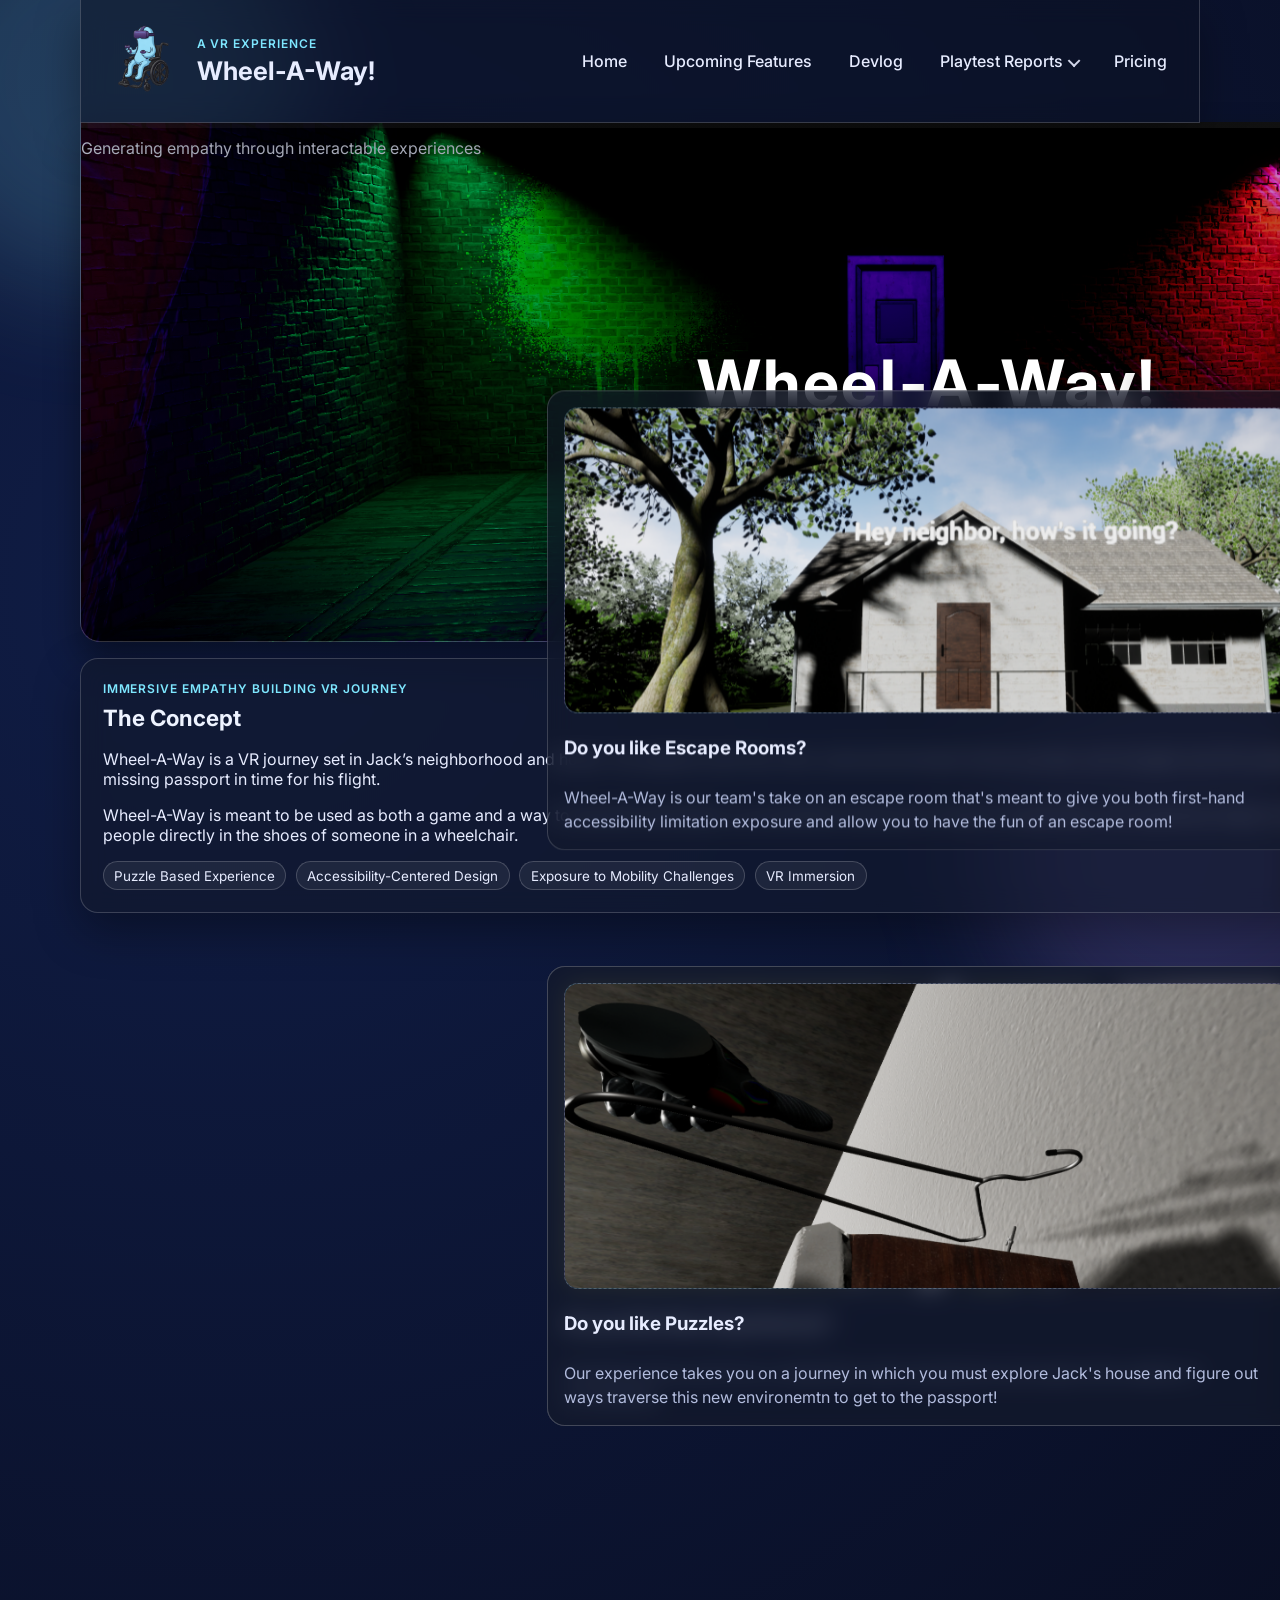
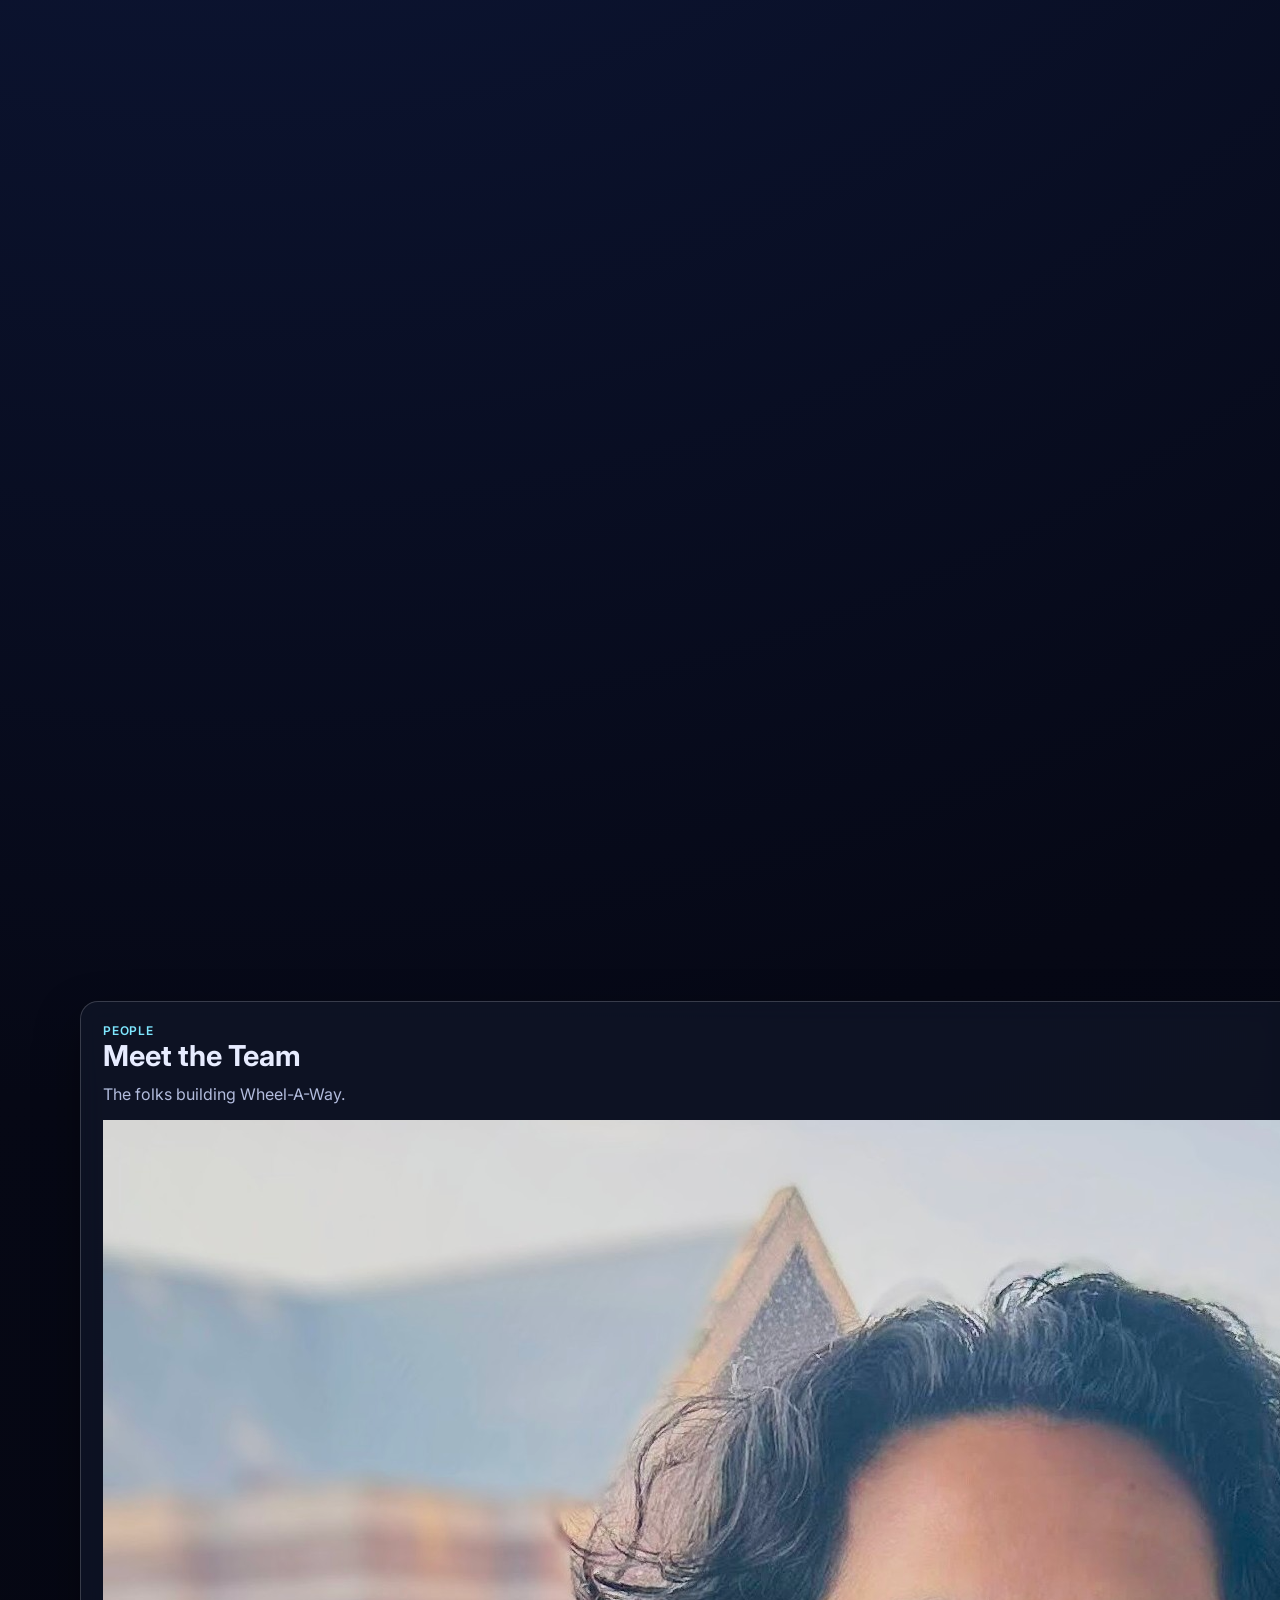
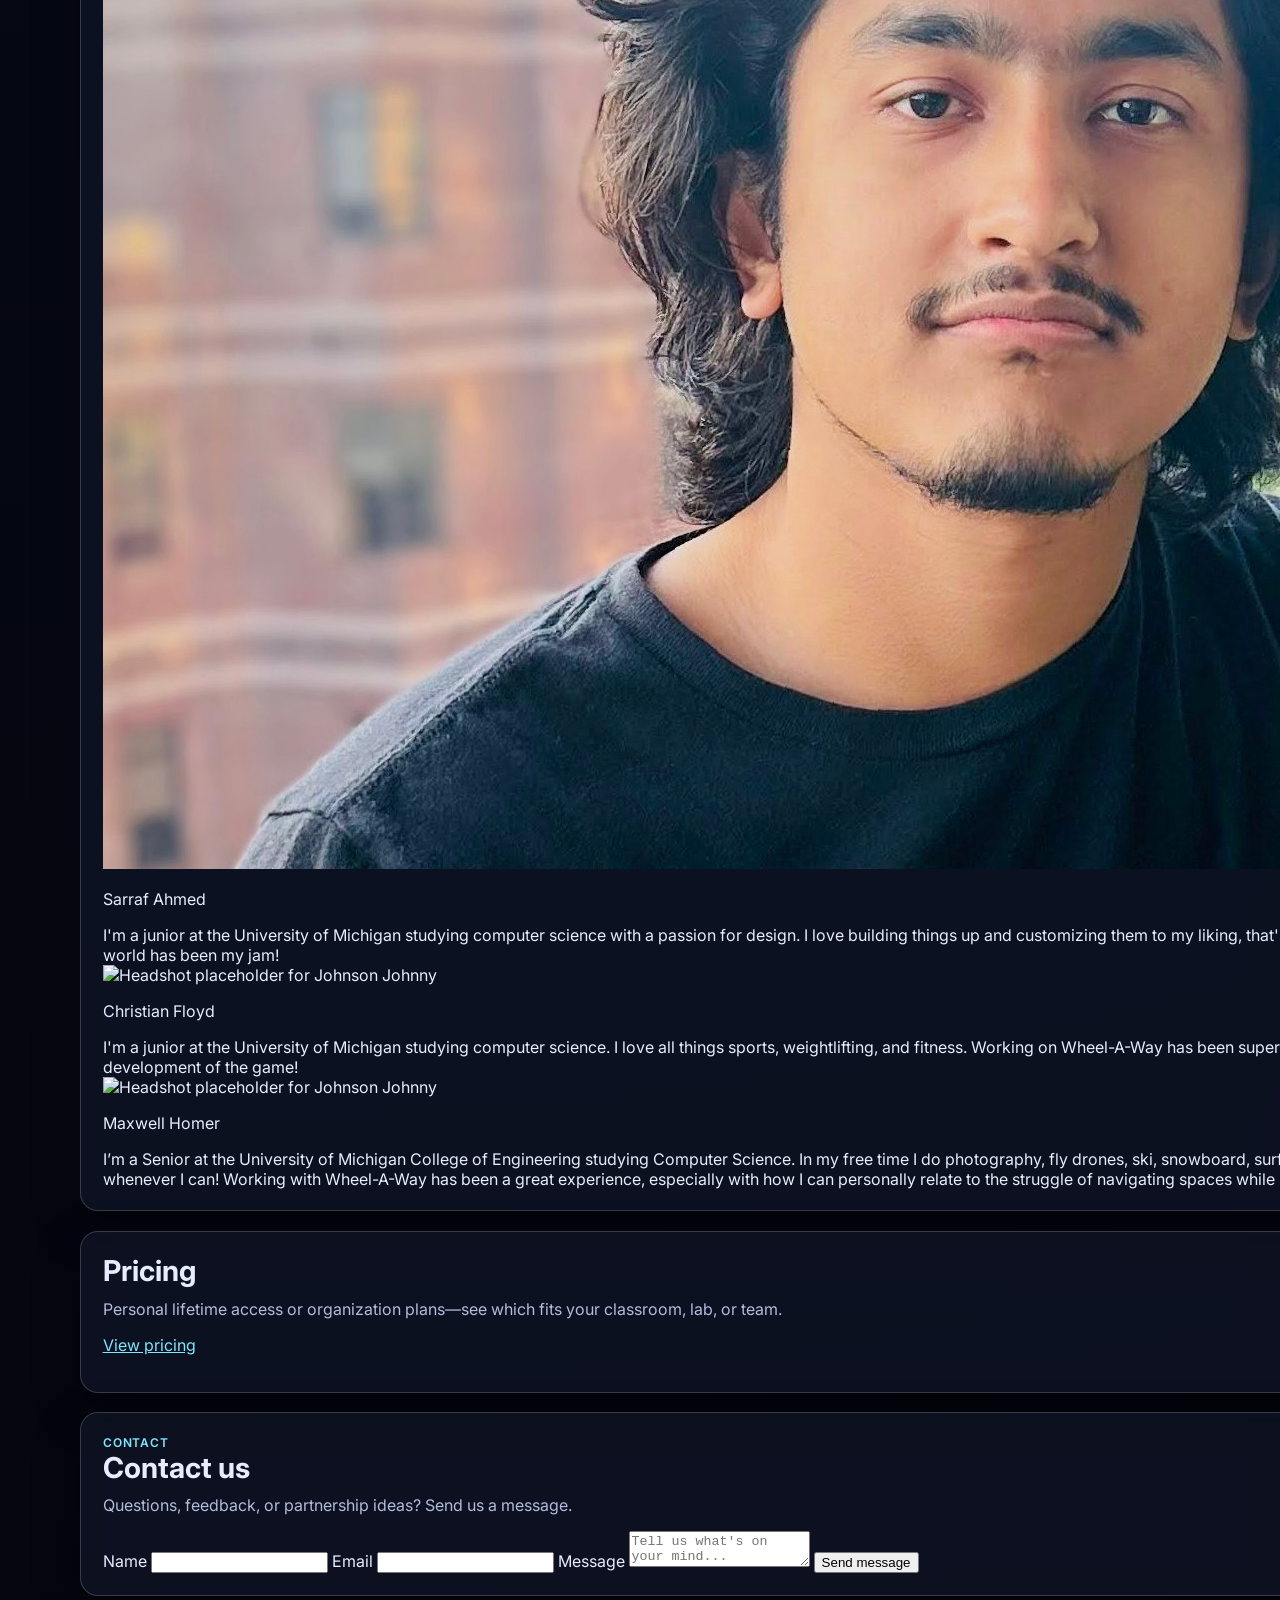
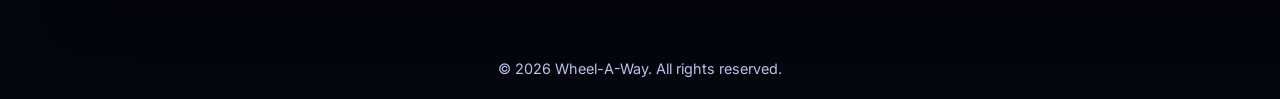
==== commit a8ad86fd: "fullwebsiteupdates" ====
--- a/index.html
+++ b/index.html
@@ -6,7 +6,7 @@
     <title>Wheel-A-Way! | VR Escape Room</title>
     <link rel="preconnect" href="https://fonts.googleapis.com" />
     <link rel="preconnect" href="https://fonts.gstatic.com" crossorigin />
-    <link href="https://fonts.googleapis.com/css2?family=Inter:wght@400;500;600;700;800&display=swap" rel="stylesheet" />
+    <link href="https://fonts.googleapis.com/css2?family=Damion&family=Inter:wght@400;500;600;700;800&display=swap" rel="stylesheet" />
     <link rel="stylesheet" href="styles.css" />
   </head>
   <body>
@@ -16,9 +16,11 @@
     <header class="glass site-header">
       <div class="logo-wrap">
         <div class="brand-row">
-          <img class="site-logo" src="assets/wheelie-transparent.png" alt="Wheel-A-Way logo" />
+          <a href="index.html">
+            <img class="site-logo" src="assets/wheelie-transparent.png" alt="Wheel-A-Way logo" />
+          </a>
           <div class="brand-text">
-            <p class="eyebrow">EECS 440 Project</p>
+            <p class="eyebrow">A VR Experience</p>
             <h1>Wheel-A-Way!</h1>
           </div>
         </div>
@@ -26,24 +28,16 @@
       <nav aria-label="Main navigation">
         <ul class="nav-list">
           <li><a href="index.html">Home</a></li>
-          <li><a href="#upcoming-features">Upcoming Features</a></li>
+          <li><a href="upcoming_features.html">Upcoming Features</a></li>
+          <li><a href="devlog.html">Devlog</a></li>
           <li class="nav-item-dropdown">
-            <a href="#devlog" aria-haspopup="true">Devlog</a>
-            <ul class="dropdown-menu" aria-label="Devlog milestones">
-              <li><a href="milestone_1.html">milestone_1</a></li>
-              <li><a href="milestone_2.html">milestone_2</a></li>
-              <li><a href="alpha.html">alpha</a></li>
-              <li><a href="gold.html">gold</a></li>
-            </ul>
-          </li>
-          <li class="nav-item-dropdown">
-            <a href="#playtest-reports" aria-haspopup="true">Playtest Reports</a>
+            <a href="playtest1.html" aria-haspopup="true">Playtest Reports</a>
             <ul class="dropdown-menu" aria-label="Playtest report pages">
               <li><a href="playtest1.html">playtest1</a></li>
               <li><a href="playtest2.html">playtest2</a></li>
-              <li><a href="playtest3.html">playtest3</a></li>
+              <!-- <li><a href="playtest3.html">playtest3</a></li>
               <li><a href="playtest4.html">playtest4</a></li>
-              <li><a href="playtest5.html">playtest5</a></li>
+              <li><a href="playtest5.html">playtest5</a></li> -->
             </ul>
           </li>
           <li><a href="pricing.html">Pricing</a></li>
@@ -55,35 +49,29 @@
       <section id="home" class="section hero">
         <article class="hero-banner" role="img" aria-label="Main game hero image">
           <div class="hero-overlay"></div>
-          <h2>Wheel-A-Way!</h2>
+          <div class="hero-banner-text">
+            <h2>Wheel-<span class="title-accent-way">A-Way</span>!</h2>
+            <p class="hero-banner-tagline">Generating empathy through interactable experiences</p>
+          </div>
         </article>
-        <div class="glass hero-description">
-          <p class="eyebrow">Wheelchair VR Escape Room</p>
-          <h3 class="hero-tagline">Sit in the seat of a wheelchair user and race to find Jack's passport before his flight.</h3>
+        <div class="glass section">
+          <p class="eyebrow">Immersive Empathy Building VR Journey</p>
+          <h3 class="hero-tagline">The Concept</h3>
           <p>
-            EscapeVRoom is a VR escape-room experience set in Jack's neighborhood and home. You explore room-by-room, solve environment-driven puzzles, and navigate
-            barriers from a wheelchair user's perspective to uncover the missing passport in time.
+            Wheel-A-Way is a VR journey set in Jack’s neighborhood and home. You explore room-by-room, solve environment-driven puzzles, and navigate real-life obstacles from that of a wheelchair user’s perspective to find Jack’s missing passport in time for his flight. 
+          </p>
+          <p>
+            Wheel-A-Way is meant to be used as both a game and a way to educate individuals on accessibility obstacles for those in wheelchairs. Our experience helps to build empathy for those with accessibility limitations and put people directly in the shoes of someone in a wheelchair. 
           </p>
           <div class="hero-tags" role="list" aria-label="Game tags">
-            <span role="listitem">Narrative Escape Experience</span>
+            <span role="listitem">Puzzle Based Experience</span>
             <span role="listitem">Accessibility-Centered Design</span>
+            <span role="listitem">Exposure to Mobility Challenges</span>
             <span role="listitem">VR Immersion</span>
           </div>
         </div>
       </section>
-
-      <section class="glass section">
-        <h2>General Description</h2>
-        <p>
-          EscapeVRoom blends immersive puzzle design with accessibility-centered gameplay. Players are placed in a wheelchair-user perspective while moving through
-          everyday spaces that become challenging when layouts are narrow, obstructed, or not thoughtfully designed.
-        </p>
-        <p>
-          The project originally explored a laser-tag facility concept, but the current narrative pivots to Jack's neighborhood and house to deliver a more grounded story
-          objective: find the passport before departure.
-        </p>
-      </section>
-
+      <!--
       <section class="glass section">
         <h2>Experience Flow</h2>
         <div class="pillars-grid">
@@ -113,48 +101,31 @@
           </article>
         </div>
       </section>
-
-      <section class="glass section mission-section">
-        <h2>Our Mission</h2>
-        <p>
-          EscapeVRoom aims to build empathy and awareness by immersing players in the barriers wheelchair users can face, showing how inaccessible design can turn
-          ordinary spaces into frustrating challenges.
-        </p>
-      </section>
-
-      <section id="screenshots" class="section shots-section">
-        <h2>Screenshots</h2>
-        <p class="section-intro">Scroll to spread the scene cards upward, then scroll back to stack them together again.</p>
+      -->
+      <section id="features" class="section shots-section">
         <div class="story-scroll" aria-label="Interactive screenshot story">
           <div class="story-sticky">
             <article class="stack-stage" id="stack-stage">
               <div class="stack-card glass" data-stack-index="0">
                 <div class="shot-placeholder">
-                  <img src="assets/rocketship.jpeg" alt="Exterior / Entry Area screenshot" />
+                  <img src="assets/neighborwasup.png" alt="Exterior / Entry Area screenshot" />
                 </div>
-                <h3>Outside the House</h3>
-                <p>Jack calls in panic as boarding time approaches. You arrive at the front entrance and begin tracing his last known path.</p>
+                <h3>Do you like Escape Rooms?</h3>
+                <p>Wheel-A-Way is our team's take on an escape room that's meant to give you both first-hand accessibility limitation exposure and allow you to have the fun of an escape room!</p>
               </div>
               <div class="stack-card glass" data-stack-index="1">
                 <div class="shot-placeholder">
-                  <img src="assets/rocketship.jpeg" alt="Living Room screenshot" />
+                  <img src="assets/getKey.png" alt="Living Room screenshot" />
                 </div>
-                <h3>Living Room Obstacles</h3>
-                <p>Furniture layout and narrow turns force careful wheelchair navigation while you search for clue fragments.</p>
+                <h3>Do you like Puzzles?</h3>
+                <p>Our experience takes you on a journey in which you must explore Jack's house and figure out ways traverse this new environemtn to get to the passport!</p>
               </div>
               <div class="stack-card glass" data-stack-index="2">
                 <div class="shot-placeholder">
-                  <img src="assets/rocketship.jpeg" alt="Kitchen screenshot" />
+                  <img src="assets/handsonthewheel.png" alt="Kitchen screenshot" />
                 </div>
-                <h3>Kitchen Search Route</h3>
-                <p>Counters, table legs, and limited turning radius create a layered navigation puzzle before the next clue unlocks.</p>
-              </div>
-              <div class="stack-card glass" data-stack-index="3">
-                <div class="shot-placeholder">
-                  <img src="assets/rocketship.jpeg" alt="Bedroom / Final Clue Area screenshot" />
-                </div>
-                <h3>Final Room Discovery</h3>
-                <p>The last clues connect in Jack's bedroom. Find the passport and get it ready before the flight window closes.</p>
+                <h3>Do you like New Experiences?</h3>
+                <p>Experience the world from a wheelchair user’s perspective and explore the realities of accessibility.</p>
               </div>
             </article>
           </div>
@@ -162,96 +133,72 @@
         </div>
       </section>
 
-      <section id="devlog" class="glass section devlog-section">
-        <h2>Devlog</h2>
-        <div class="timeline-wrap">
-          <ul class="timeline">
-            <li class="timeline-item timeline-item--left">
-              <span class="timeline-dot" aria-hidden="true"></span>
-              <a class="timeline-node glass" href="milestone-1.html">
-                <div class="timeline-thumb">
-                  <img src="assets/milestone-1.png" alt="milestone_1 image" />
-                </div>
-                <div class="timeline-meta">
-                  <span class="timeline-name">milestone_1</span>
-                  <time class="timeline-date" datetime="2026-02-01">February 1, 2026</time>
-                </div>
-              </a>
-            </li>
-
-            <li class="timeline-item timeline-item--right">
-              <span class="timeline-dot" aria-hidden="true"></span>
-              <a class="timeline-node glass" href="milestone_2.html">
-                <div class="timeline-thumb">
-                  <img src="assets/milestone-2.png" alt="milestone_2 image" />
-                </div>
-                <div class="timeline-meta">
-                  <span class="timeline-name">milestone_2</span>
-                  <time class="timeline-date" datetime="2026-03-15">March 15, 2026</time>
-                </div>
-              </a>
-            </li>
-
-            <li class="timeline-item timeline-item--left">
-              <span class="timeline-dot" aria-hidden="true"></span>
-              <a class="timeline-node glass" href="alpha.html">
-                <div class="timeline-thumb">
-                  <img src="assets/livingroom.png" alt="alpha image" />
-                </div>
-                <div class="timeline-meta">
-                  <span class="timeline-name">alpha</span>
-                  <time class="timeline-date" datetime="2026-05-01">May 1, 2026</time>
-                </div>
-              </a>
-            </li>
-
-            <!-- <li class="timeline-item timeline-item--right"> -->
-            <!--   <span class="timeline-dot" aria-hidden="true"></span> -->
-            <!--   <a class="timeline-node glass" href="gold.html"> -->
-            <!--     <div class="timeline-thumb"> -->
-            <!--       <img src="assets/rocketship.jpeg" alt="gold image" /> -->
-            <!--     </div> -->
-            <!--     <div class="timeline-meta"> -->
-            <!--       <span class="timeline-name">gold</span> -->
-            <!--       <time class="timeline-date" datetime="2026-06-20">June 20, 2026</time> -->
-            <!--     </div> -->
-            <!--   </a> -->
-            <!-- </li> -->
-          </ul>
-        </div>
-      </section>
-
-      <section id="upcoming-features" class="glass section">
-        <h2>Upcoming Features</h2>
-        <p class="section-intro">Planned additions for future milestones:</p>
-        <ul class="list">
-          <li>Laser gun mechanics.</li>
-          <li>Target-based puzzle interactions.</li>
-          <li>More realistic environmental frustrations and barriers.</li>
-          <li>Deeper wheelchair movement systems.</li>
-          <li>Possible wheelchair upgrades.</li>
-          <li>Vertical multi-level puzzle design.</li>
-        </ul>
-      </section>
-
-      <section id="playtest-reports" class="glass section">
-        <h2>Playtest Reports</h2>
-        <p class="section-intro">Keep this section format and swap in your current report notes.</p>
-        <div class="entry-list">
-          <article class="entry">
-            <h3>Playtest Session A</h3>
-            <p>Placeholder text for observations, user pain points, and priority follow-up fixes.</p>
-          </article>
-          <article class="entry">
-            <h3>Playtest Session B</h3>
-            <p>Placeholder text for puzzle completion rates, confusion points, and updated design decisions.</p>
-          </article>
-        </div>
+      
+      <section id="meet-the-team" class="glass section">
+        <p class="eyebrow">People</p>
+        <h2>Meet the Team</h2>
+        <p class="section-intro">The folks building Wheel-A-Way.</p>
+
+        <div class="team-grid">
+          <article class="team-card">
+            <div class="team-photo">
+              <img src="assets/SarrafPic.png" alt="Headshot placeholder for Johnson Johnny" />
+            </div>
+            <p class="team-name">Sarraf Ahmed</p>
+            <div class="team-bio">I'm a junior at the University of Michigan studying computer science with a passion for design. I love building things up and customizing them to my liking, that's why working on the design of Wheel-A-Way's levels and world has been my jam!</div>
+          </article>
+
+          <article class="team-card">
+            <div class="team-photo">
+              <img src="assets/ChristianPic.JPG" alt="Headshot placeholder for Johnson Johnny" />
+            </div>
+            <p class="team-name">Christian Floyd</p>
+            <div class="team-bio">I'm a junior at the University of Michigan studying computer science. I love all things sports, weightlifting, and fitness. Working on Wheel-A-Way has been super fun, I've mostly been working on the functionality and logical development of the game!</div>
+          </article>
+
+          <article class="team-card">
+            <div class="team-photo">
+              <img src="assets/MaxPic.png" alt="Headshot placeholder for Johnson Johnny" />
+            </div>
+            <p class="team-name">Maxwell Homer</p>
+            <div class="team-bio">I’m a Senior at the University of Michigan College of Engineering studying Computer Science. In my free time I do photography, fly drones, ski, snowboard, surf, compete in a variety of sports and work with animals whenever I can! Working with Wheel-A-Way has been a great experience, especially with how I can personally relate to the struggle of navigating spaces while injured/ disabled. </div>
+          </article>
+        </div>
+      </section>
+
+      <section id="pricing-cta" class="glass section pricing-cta-section">
+        <h2>Pricing</h2>
+        <p class="section-intro">Personal lifetime access or organization plans—see which fits your classroom, lab, or team.</p>
+        <p class="pricing-cta-actions">
+          <a class="btn-pill-accent" href="pricing.html">View pricing</a>
+        </p>
+      </section>
+
+
+      <section id="contact" class="glass section">
+        <p class="eyebrow">Contact</p>
+        <h2>Contact us</h2>
+        <p class="section-intro">Questions, feedback, or partnership ideas? Send us a message.</p>
+        <form class="contact-form" action="mailto:wheelaway440@gmail.com" method="post" enctype="text/plain">
+          <label>
+            Name
+            <input type="text" name="name" autocomplete="name" required />
+          </label>
+          <label>
+            Email
+            <input type="email" name="email" autocomplete="email" required />
+          </label>
+          <label>
+            Message
+            <textarea name="body" required placeholder="Tell us what's on your mind..."></textarea>
+          </label>
+          <button type="submit">Send message</button>
+        </form>
       </section>
     </main>
 
     <footer class="site-footer">
-      <p>Built for immersive accessibility-focused VR design.</p>
+      <p>© 2026 Wheel-A-Way. All rights reserved.</p>
     </footer>
     <script src="script.js"></script>
   </body>
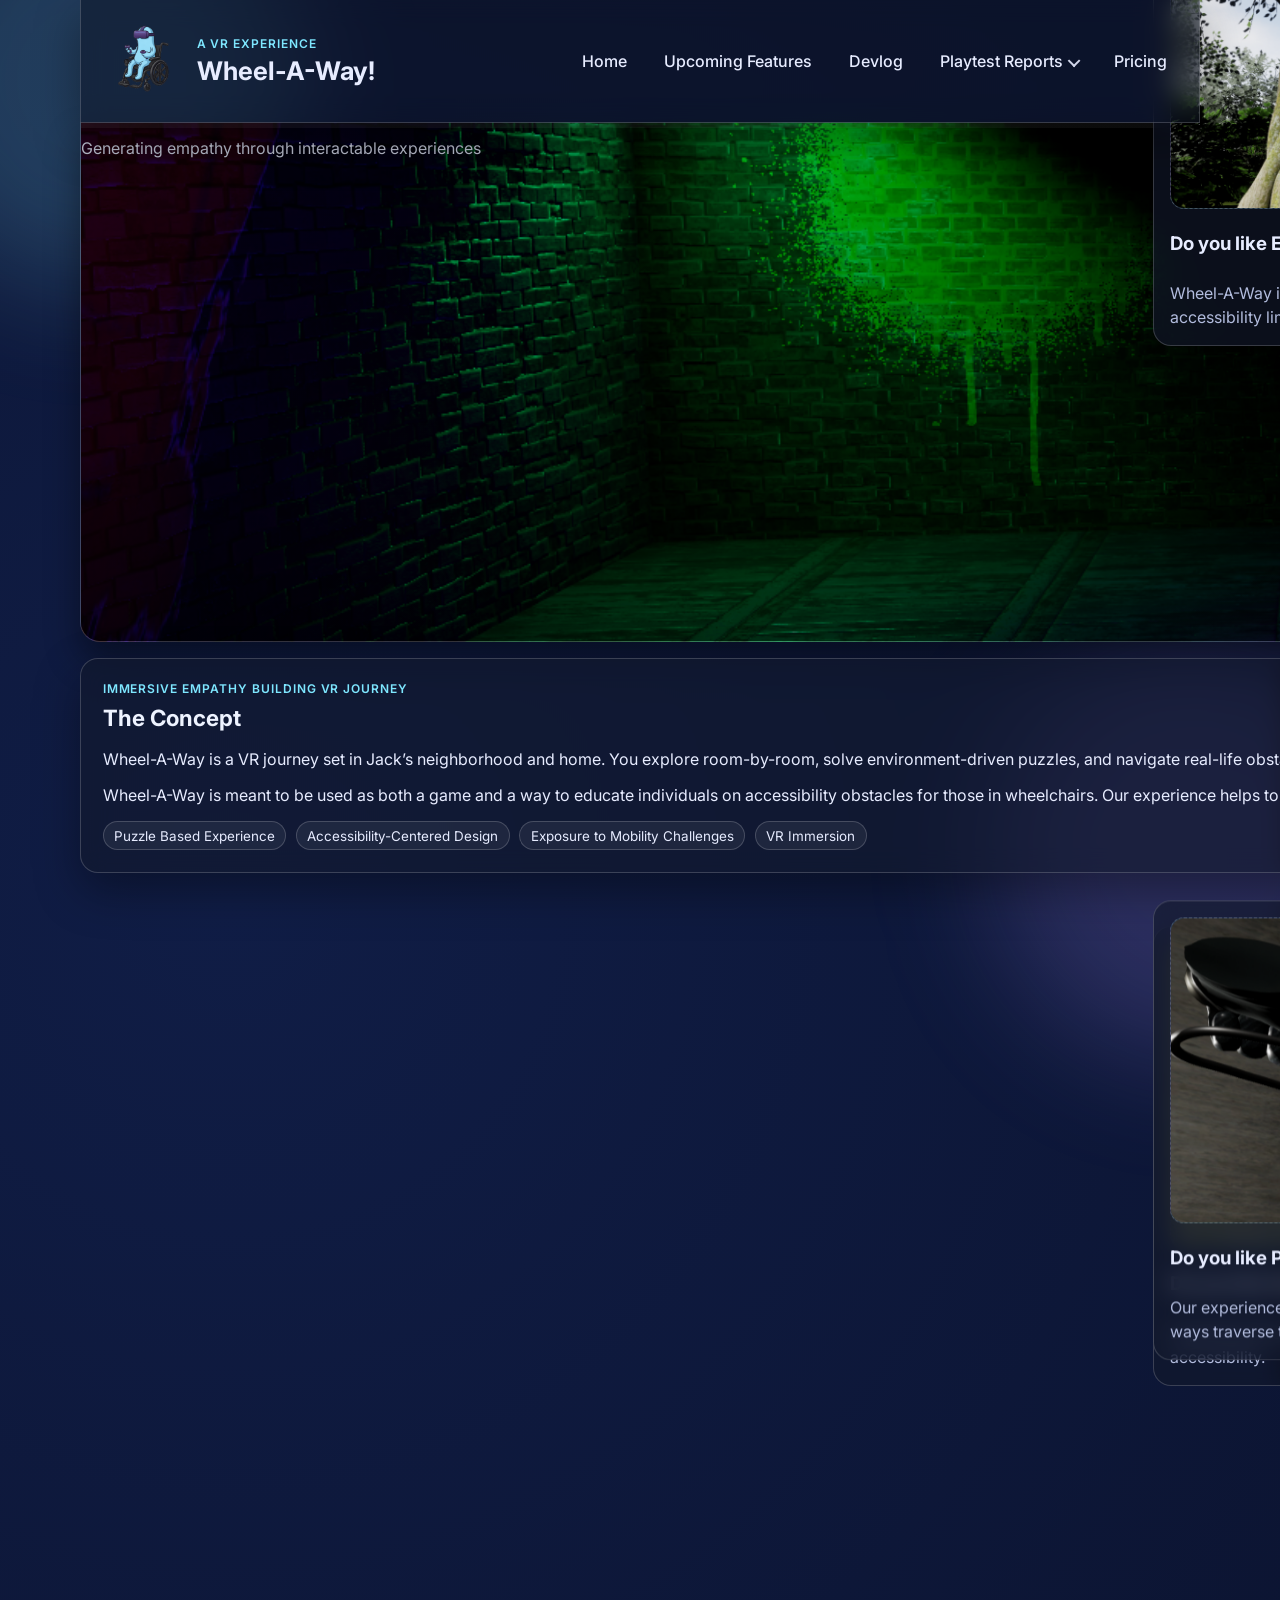
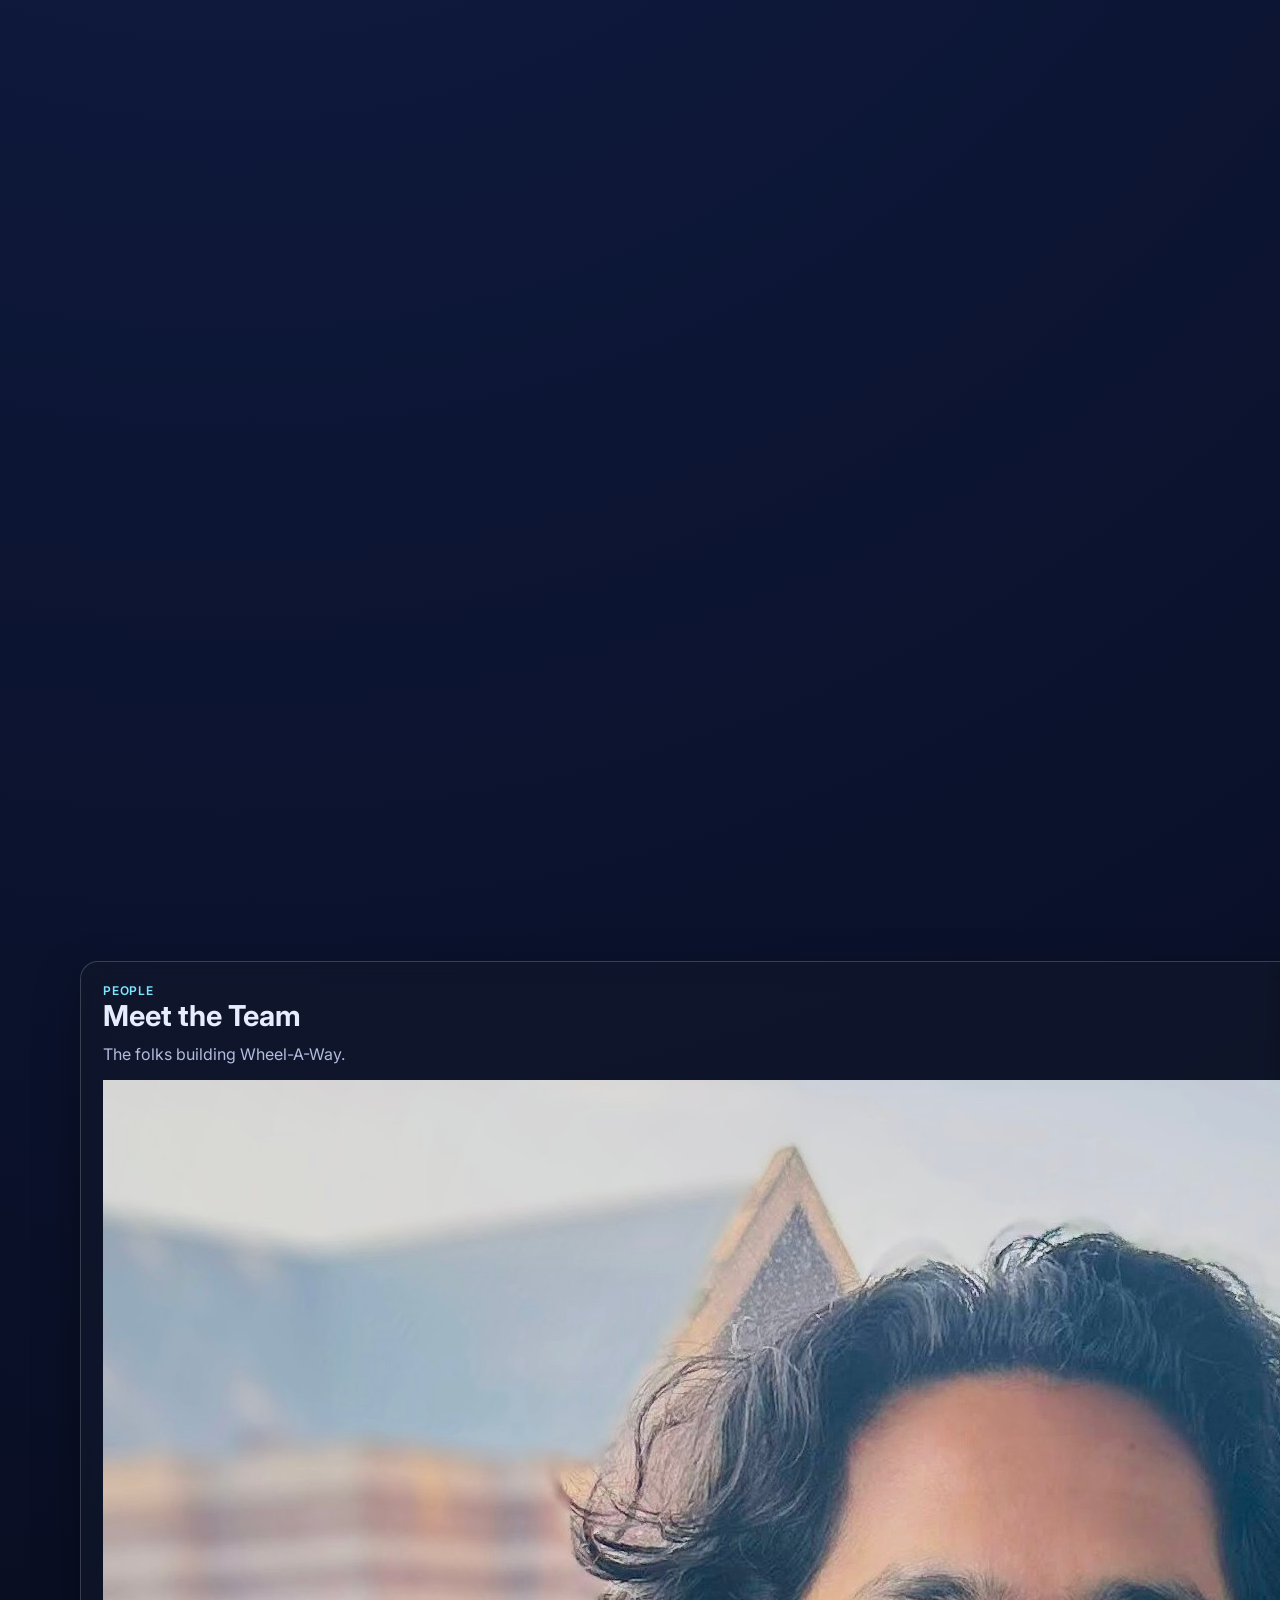
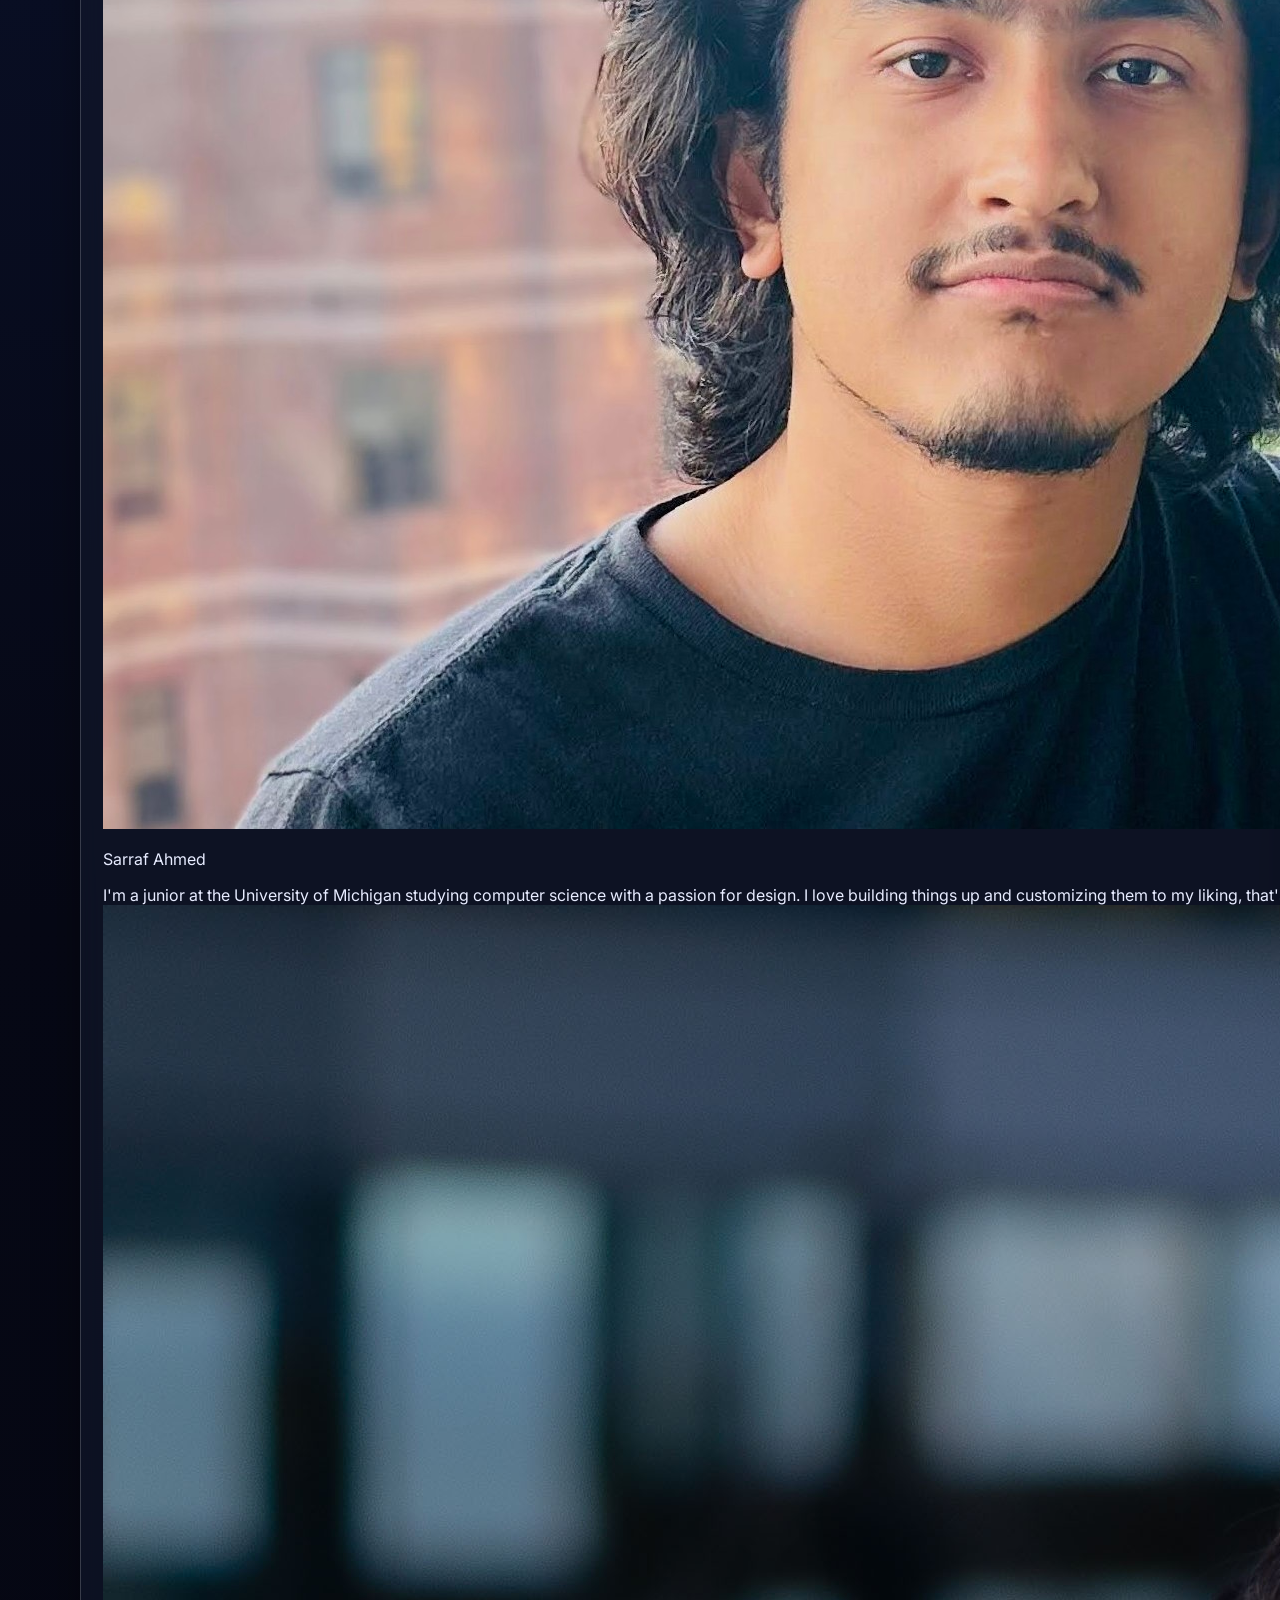
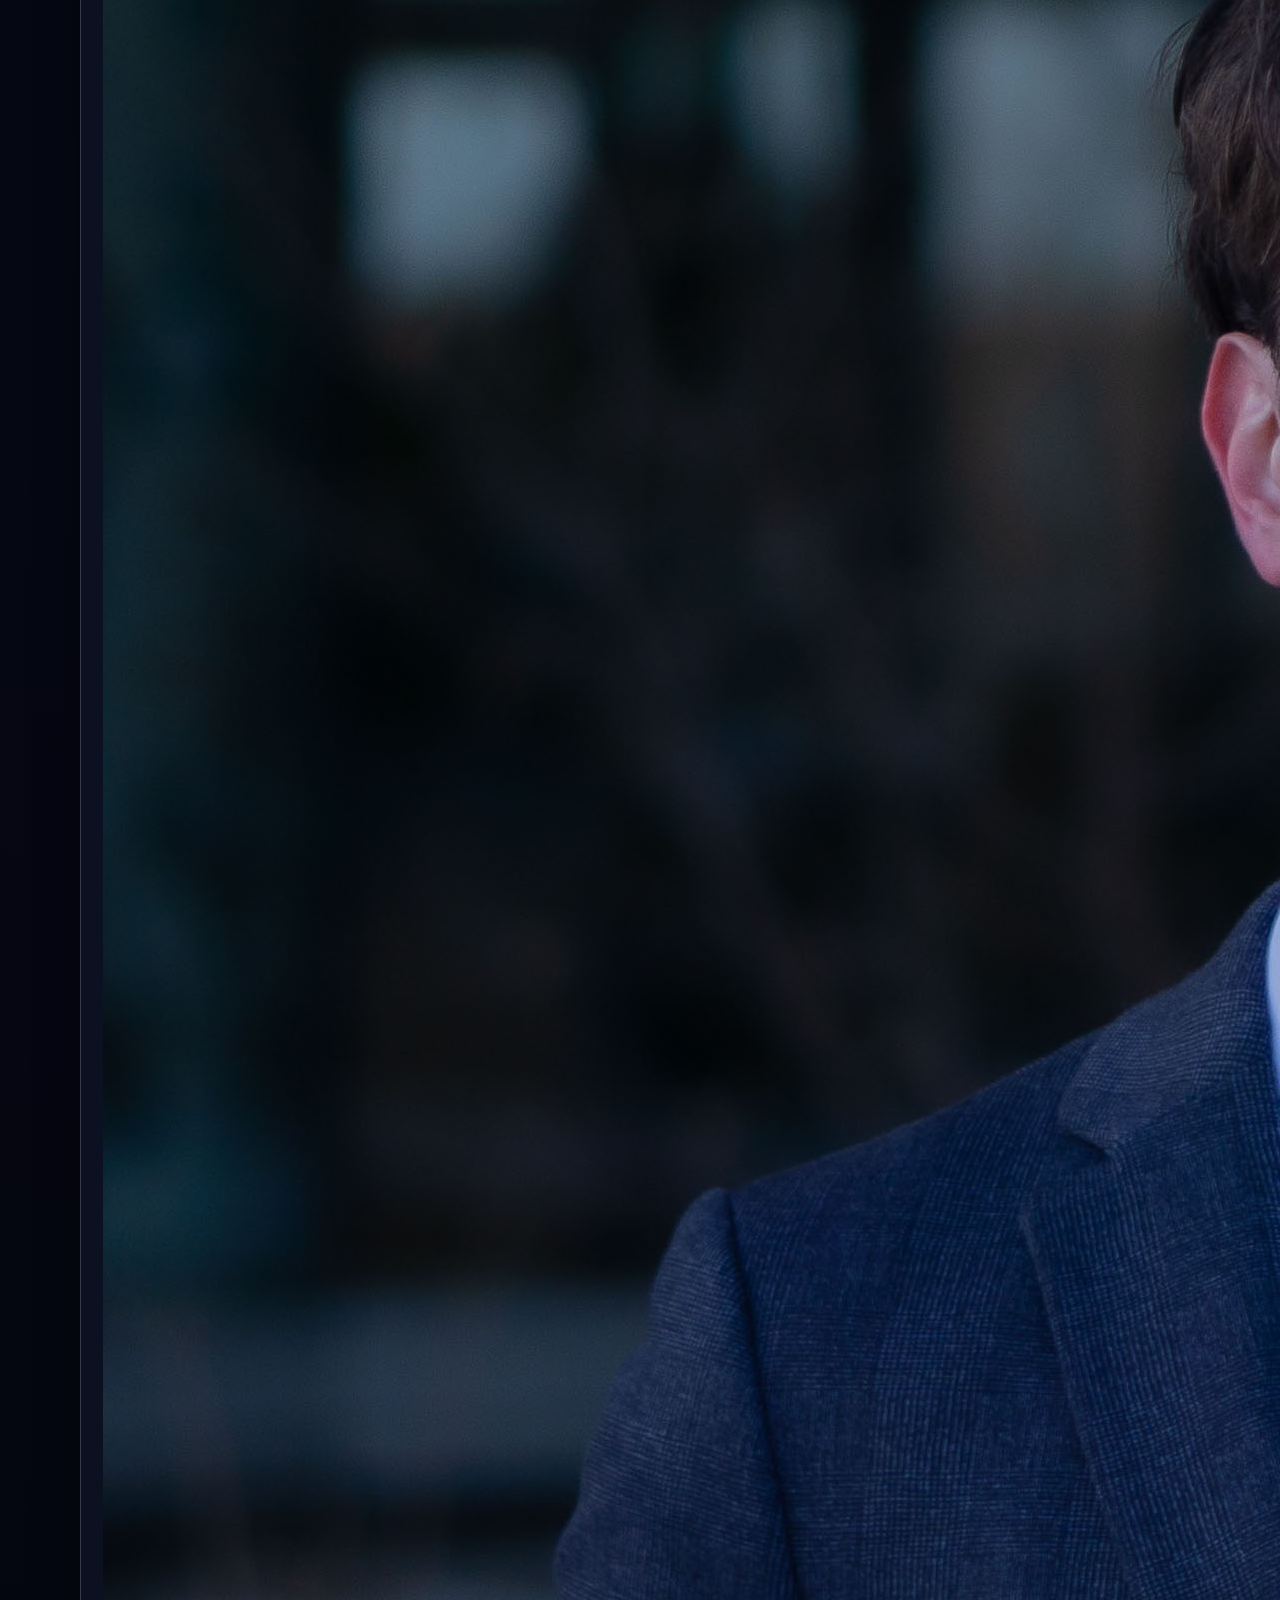
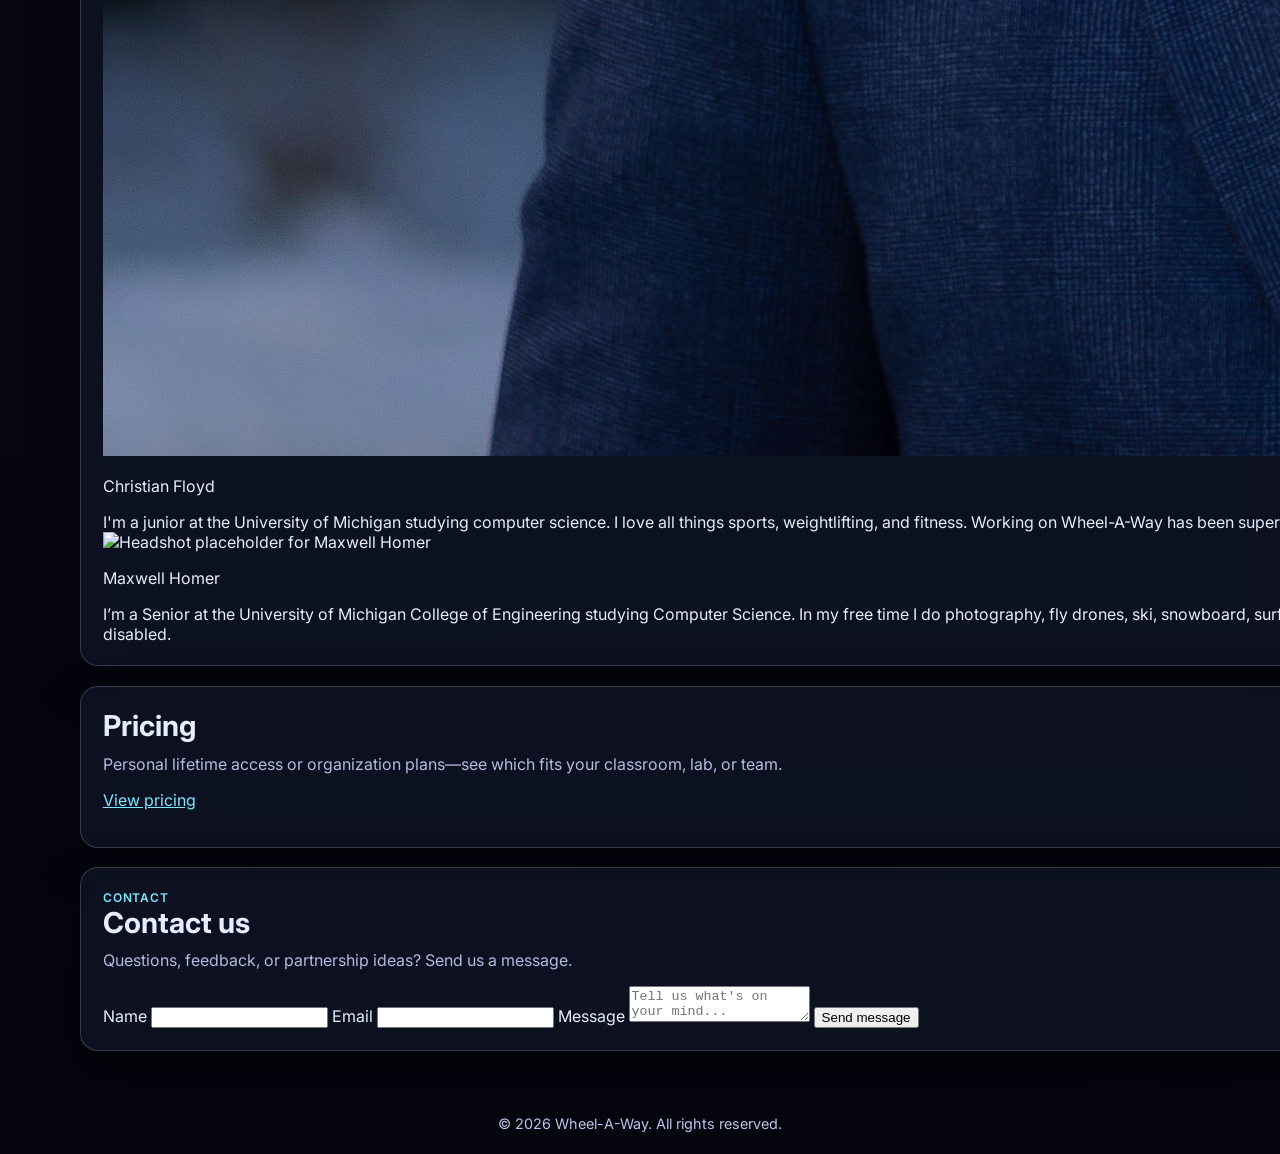
==== commit 6568c337: "changes to the team" ====
--- a/index.html
+++ b/index.html
@@ -142,7 +142,7 @@
         <div class="team-grid">
           <article class="team-card">
             <div class="team-photo">
-              <img src="assets/SarrafPic.png" alt="Headshot placeholder for Johnson Johnny" />
+              <img src="assets/SarrafPic.png" alt="Headshot placeholder for Sarraf Ahmed" />
             </div>
             <p class="team-name">Sarraf Ahmed</p>
             <div class="team-bio">I'm a junior at the University of Michigan studying computer science with a passion for design. I love building things up and customizing them to my liking, that's why working on the design of Wheel-A-Way's levels and world has been my jam!</div>
@@ -150,7 +150,7 @@
 
           <article class="team-card">
             <div class="team-photo">
-              <img src="assets/ChristianPic.JPG" alt="Headshot placeholder for Johnson Johnny" />
+              <img src="assets/ChristianPic.jpg" alt="Headshot placeholder for Christian Floyd" />
             </div>
             <p class="team-name">Christian Floyd</p>
             <div class="team-bio">I'm a junior at the University of Michigan studying computer science. I love all things sports, weightlifting, and fitness. Working on Wheel-A-Way has been super fun, I've mostly been working on the functionality and logical development of the game!</div>
@@ -158,7 +158,7 @@
 
           <article class="team-card">
             <div class="team-photo">
-              <img src="assets/MaxPic.png" alt="Headshot placeholder for Johnson Johnny" />
+              <img src="assets/MaxPic.png" alt="Headshot placeholder for Maxwell Homer" />
             </div>
             <p class="team-name">Maxwell Homer</p>
             <div class="team-bio">I’m a Senior at the University of Michigan College of Engineering studying Computer Science. In my free time I do photography, fly drones, ski, snowboard, surf, compete in a variety of sports and work with animals whenever I can! Working with Wheel-A-Way has been a great experience, especially with how I can personally relate to the struggle of navigating spaces while injured/ disabled. </div>
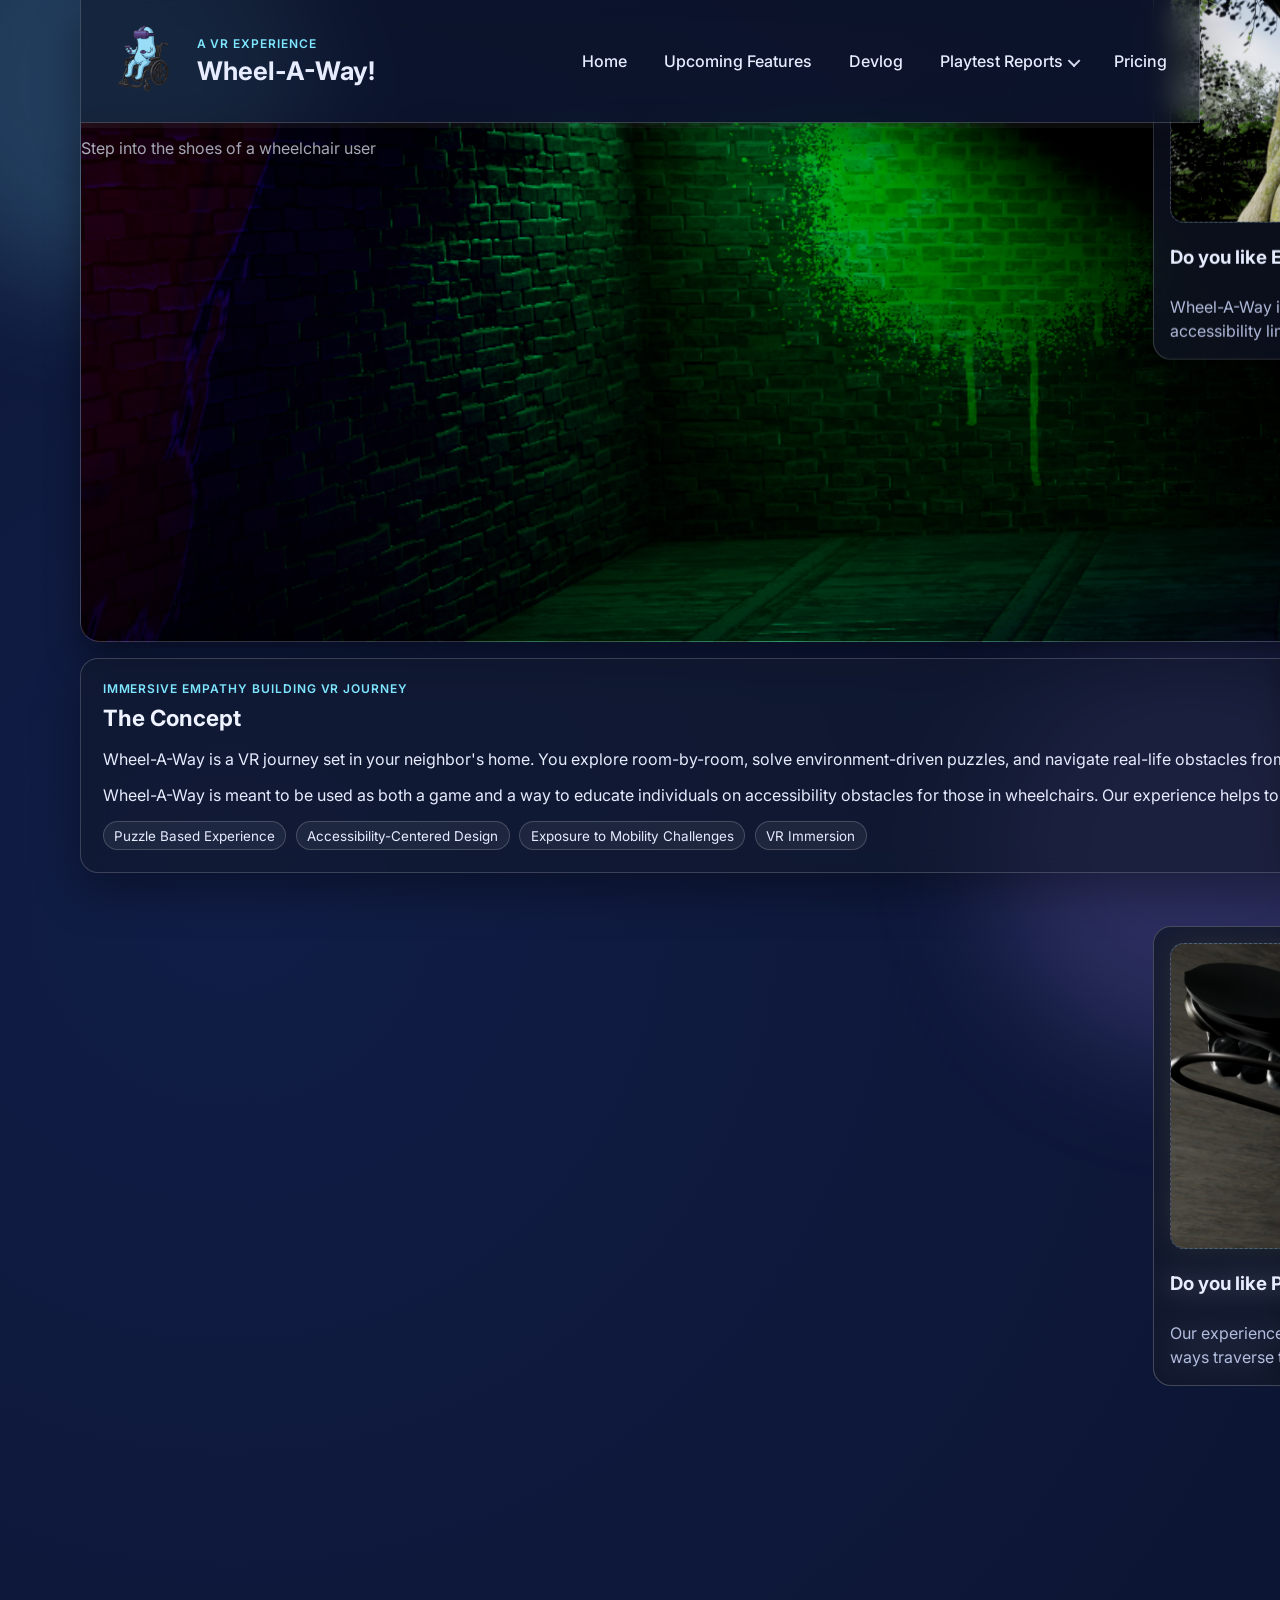
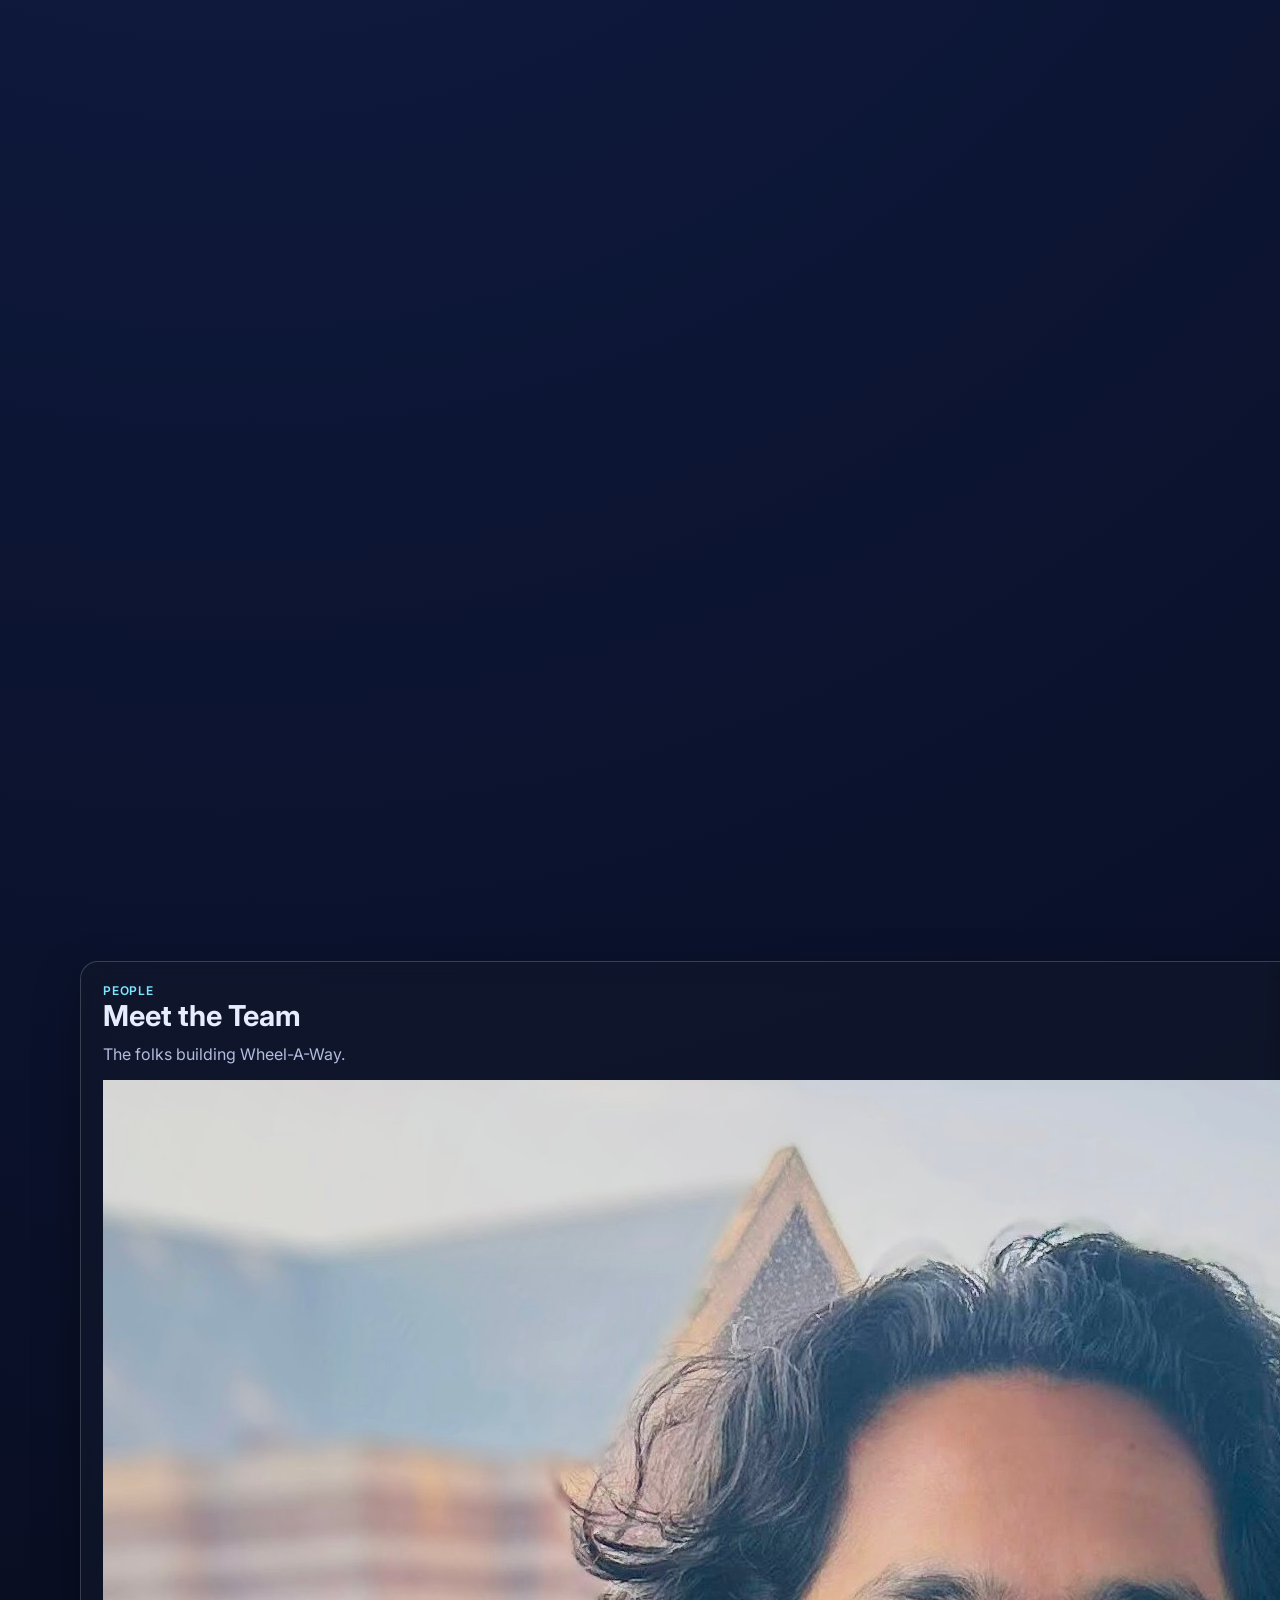
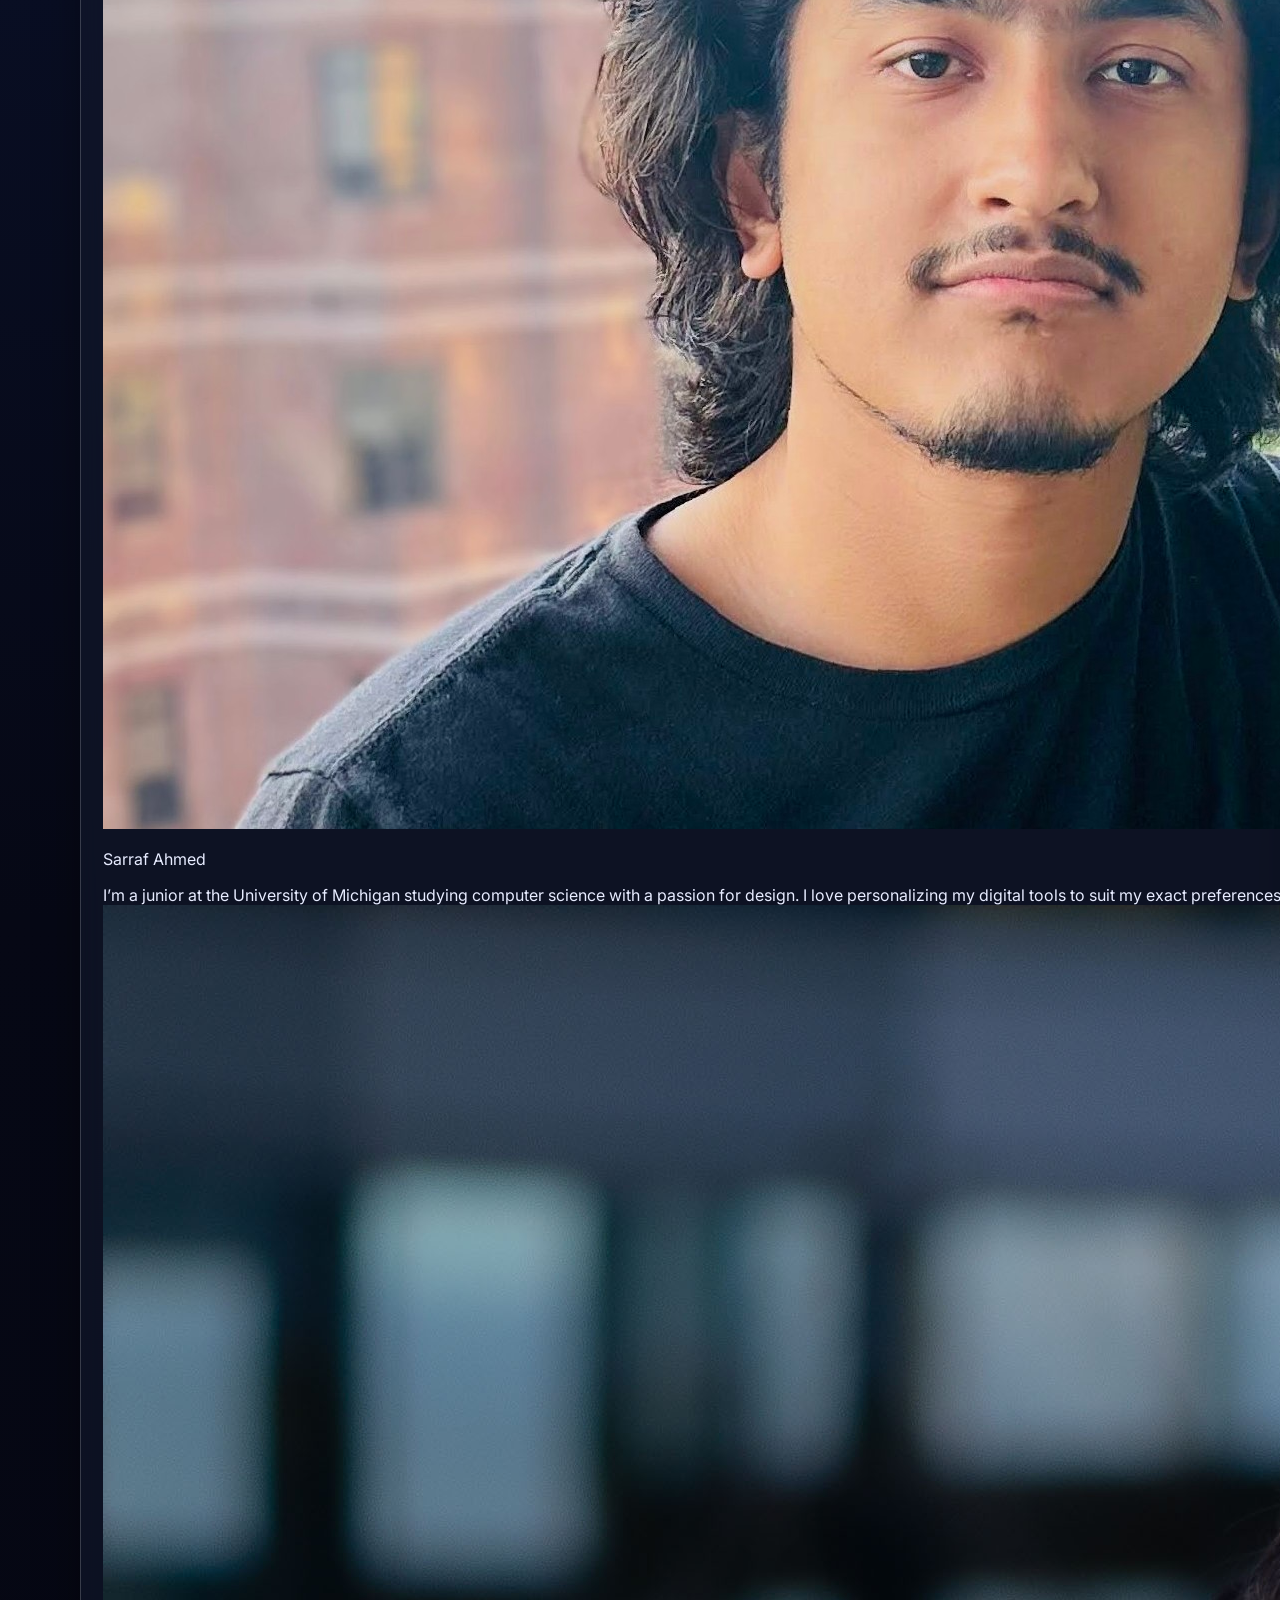
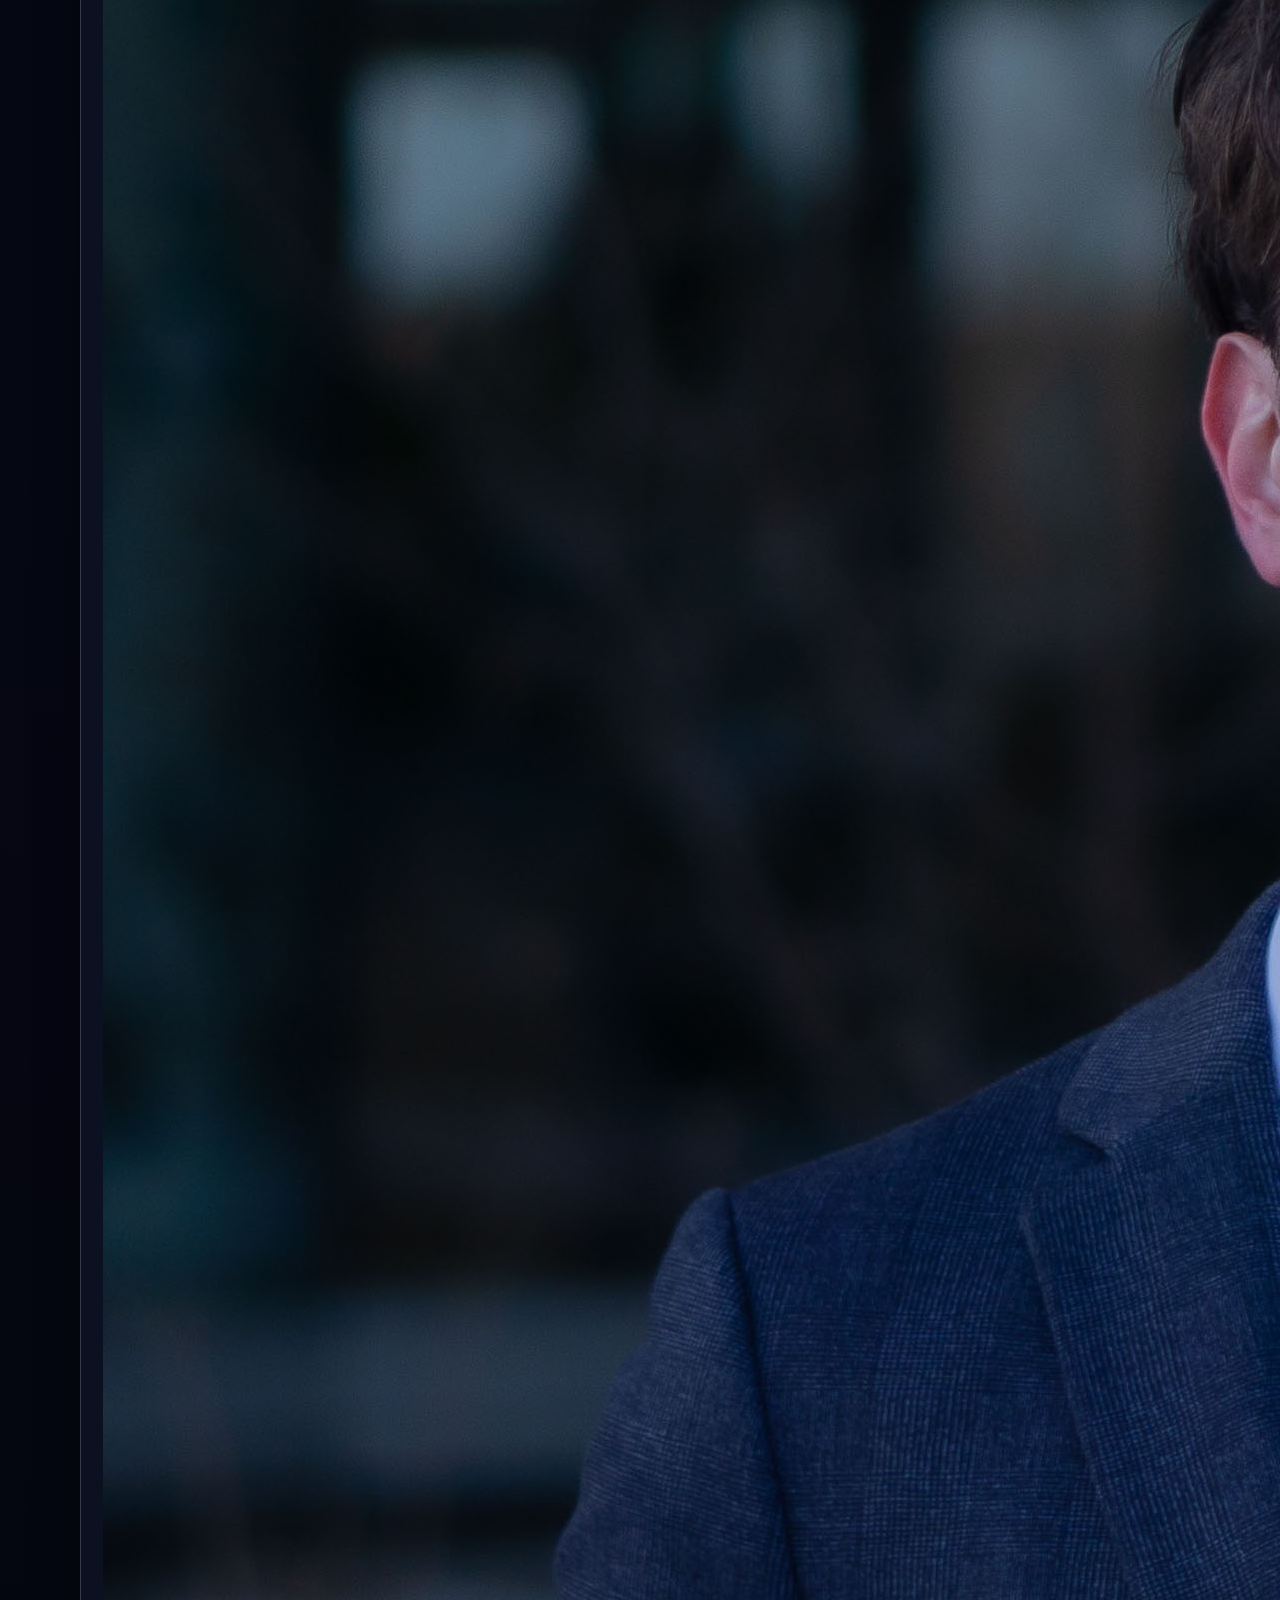
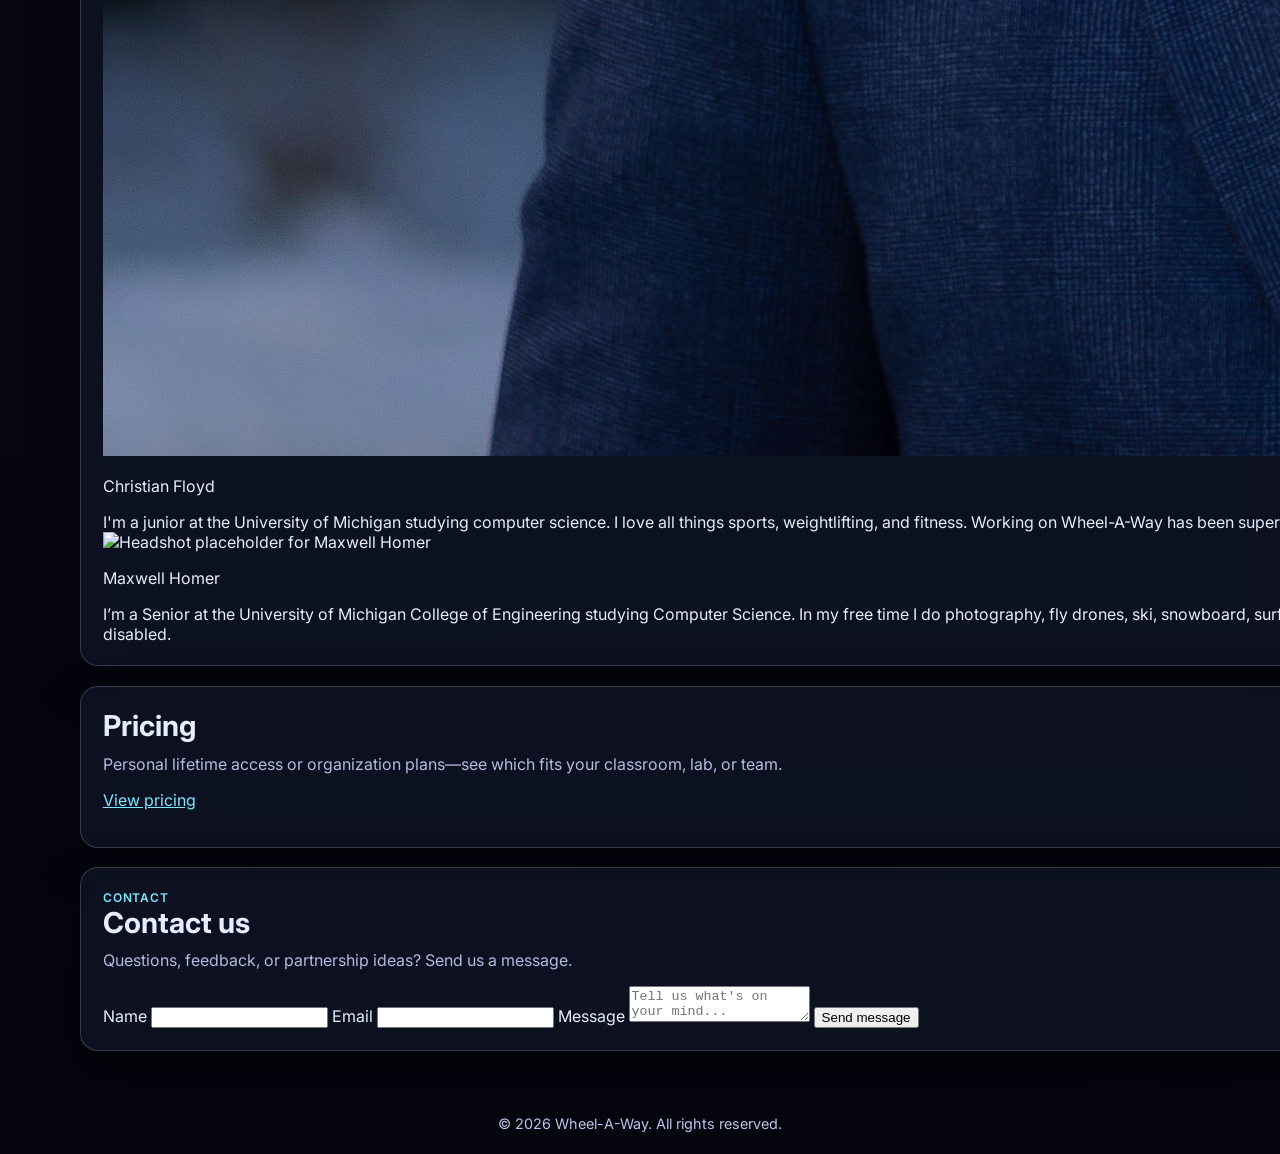
==== commit 08960467: "playtest 3 + fixes" ====
--- a/index.html
+++ b/index.html
@@ -35,9 +35,7 @@
             <ul class="dropdown-menu" aria-label="Playtest report pages">
               <li><a href="playtest1.html">playtest1</a></li>
               <li><a href="playtest2.html">playtest2</a></li>
-              <!-- <li><a href="playtest3.html">playtest3</a></li>
-              <li><a href="playtest4.html">playtest4</a></li>
-              <li><a href="playtest5.html">playtest5</a></li> -->
+              <li><a href="playtest3.html">playtest3</a></li>
             </ul>
           </li>
           <li><a href="pricing.html">Pricing</a></li>
@@ -51,14 +49,14 @@
           <div class="hero-overlay"></div>
           <div class="hero-banner-text">
             <h2>Wheel-<span class="title-accent-way">A-Way</span>!</h2>
-            <p class="hero-banner-tagline">Generating empathy through interactable experiences</p>
+            <p class="hero-banner-tagline">Step into the shoes of a wheelchair user</p>
           </div>
         </article>
         <div class="glass section">
           <p class="eyebrow">Immersive Empathy Building VR Journey</p>
           <h3 class="hero-tagline">The Concept</h3>
           <p>
-            Wheel-A-Way is a VR journey set in Jack’s neighborhood and home. You explore room-by-room, solve environment-driven puzzles, and navigate real-life obstacles from that of a wheelchair user’s perspective to find Jack’s missing passport in time for his flight. 
+            Wheel-A-Way is a VR journey set in your neighbor's home. You explore room-by-room, solve environment-driven puzzles, and navigate real-life obstacles from that of a wheelchair user’s perspective to find your neighbor's missing passport in time for his flight. 
           </p>
           <p>
             Wheel-A-Way is meant to be used as both a game and a way to educate individuals on accessibility obstacles for those in wheelchairs. Our experience helps to build empathy for those with accessibility limitations and put people directly in the shoes of someone in a wheelchair. 
@@ -71,37 +69,7 @@
           </div>
         </div>
       </section>
-      <!--
-      <section class="glass section">
-        <h2>Experience Flow</h2>
-        <div class="pillars-grid">
-          <article class="pillar-card">
-            <h3>Setting</h3>
-            <p>The game now takes place across Jack's neighborhood exterior and inside his house, using realistic room layouts and interactive props.</p>
-          </article>
-          <article class="pillar-card">
-            <h3>Gameplay</h3>
-            <p>Players explore spaces, inspect clues, and solve interconnected puzzles that naturally progress toward the passport reveal.</p>
-          </article>
-          <article class="pillar-card">
-            <h3>Accessibility Theme</h3>
-            <p>Out-of-reach objects, tight turns, awkward surfaces, and constrained spaces highlight how inaccessible design creates everyday frustration.</p>
-          </article>
-          <article class="pillar-card">
-            <h3>VR Immersion</h3>
-            <p>VR makes movement, reach, and navigation feel immediate, making spatial decisions and barriers personally impactful.</p>
-          </article>
-          <article class="pillar-card">
-            <h3>Puzzle Design</h3>
-            <p>Puzzles are interactive and meaningful, reinforcing the player's perspective while advancing the core narrative objective.</p>
-          </article>
-          <article class="pillar-card">
-            <h3>Movement &amp; Interaction</h3>
-            <p>Wheelchair-based movement and tool use are central. Players must maneuver carefully and problem-solve through physical constraints.</p>
-          </article>
-        </div>
-      </section>
-      -->
+
       <section id="features" class="section shots-section">
         <div class="story-scroll" aria-label="Interactive screenshot story">
           <div class="story-sticky">
@@ -124,7 +92,7 @@
                 <div class="shot-placeholder">
                   <img src="assets/handsonthewheel.png" alt="Kitchen screenshot" />
                 </div>
-                <h3>Do you like New Experiences?</h3>
+                <h3>Do you like New Perspectives?</h3>
                 <p>Experience the world from a wheelchair user’s perspective and explore the realities of accessibility.</p>
               </div>
             </article>
@@ -145,7 +113,7 @@
               <img src="assets/SarrafPic.png" alt="Headshot placeholder for Sarraf Ahmed" />
             </div>
             <p class="team-name">Sarraf Ahmed</p>
-            <div class="team-bio">I'm a junior at the University of Michigan studying computer science with a passion for design. I love building things up and customizing them to my liking, that's why working on the design of Wheel-A-Way's levels and world has been my jam!</div>
+            <div class="team-bio">I’m a junior at the University of Michigan studying computer science with a passion for design. I love personalizing my digital tools to suit my exact preferences, so naturally, designing Wheel-A-Way’s world has been an absolute blast!</div>
           </article>
 
           <article class="team-card">
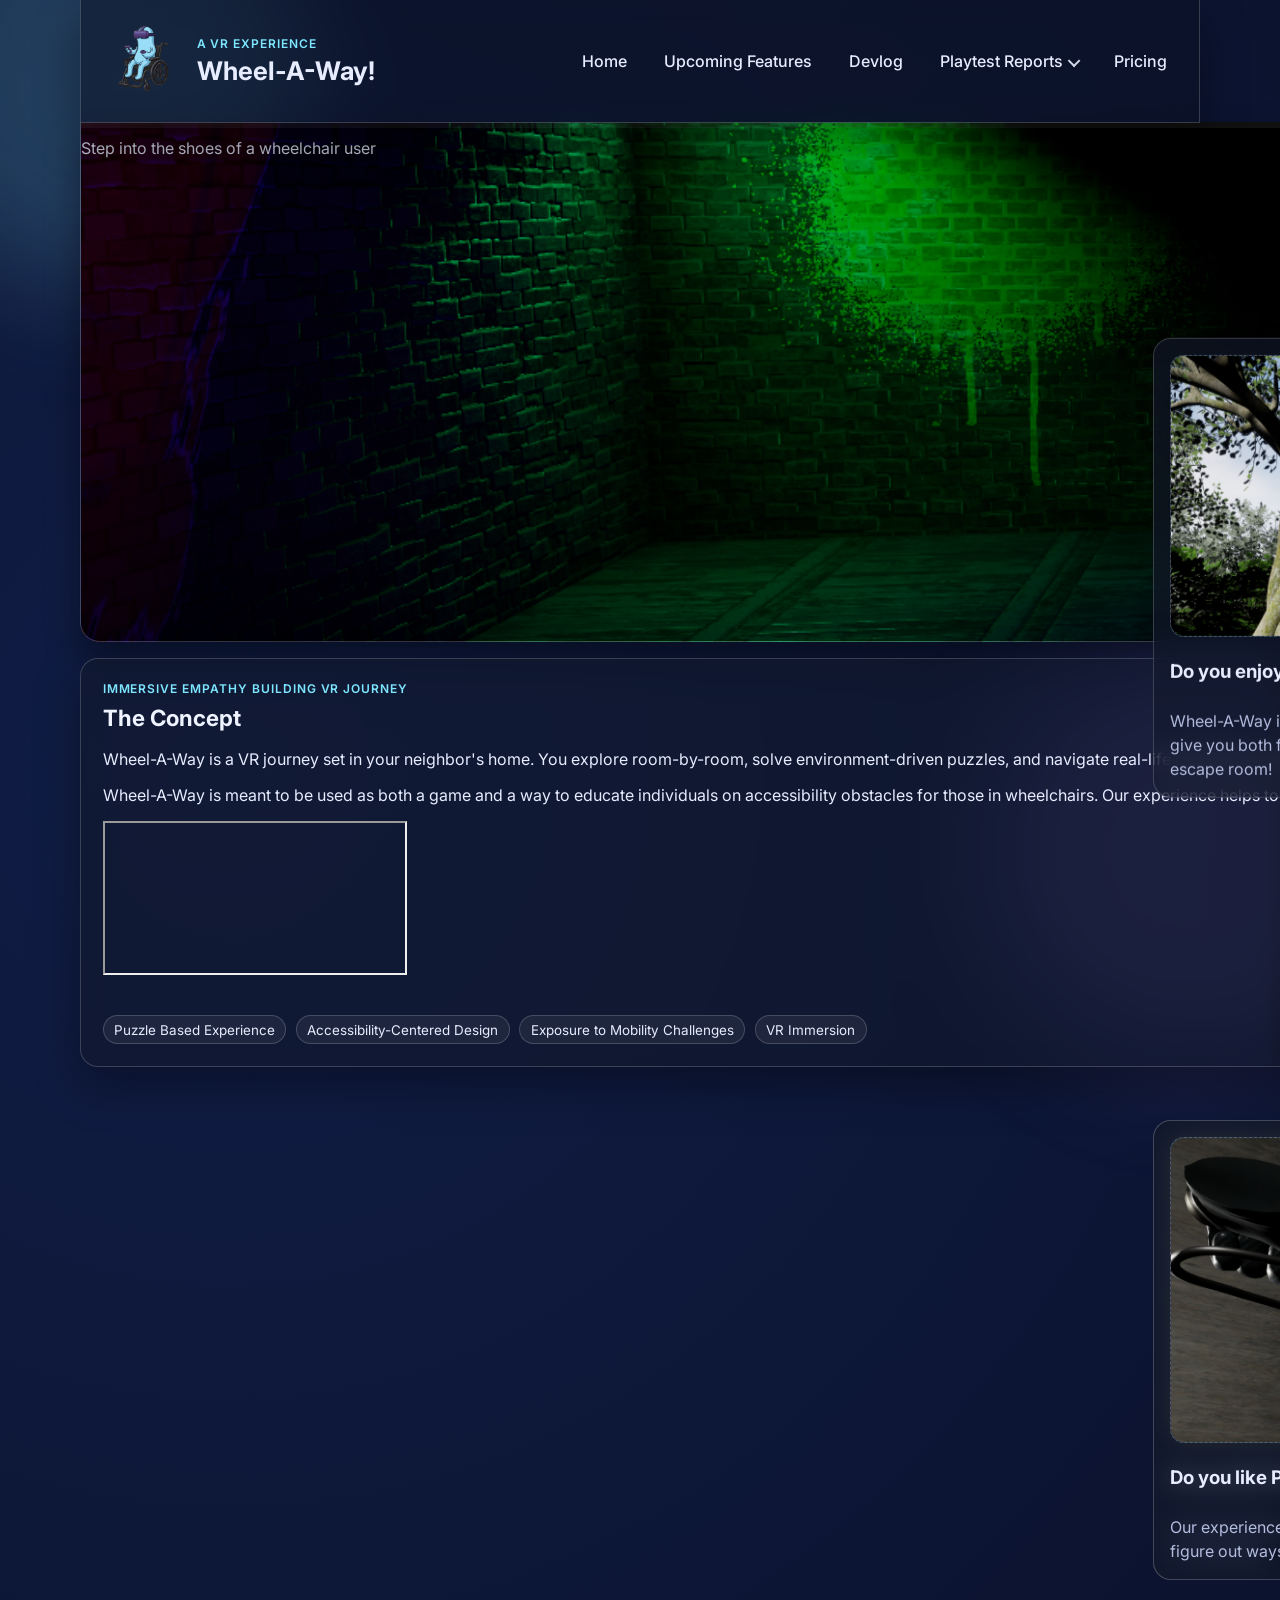
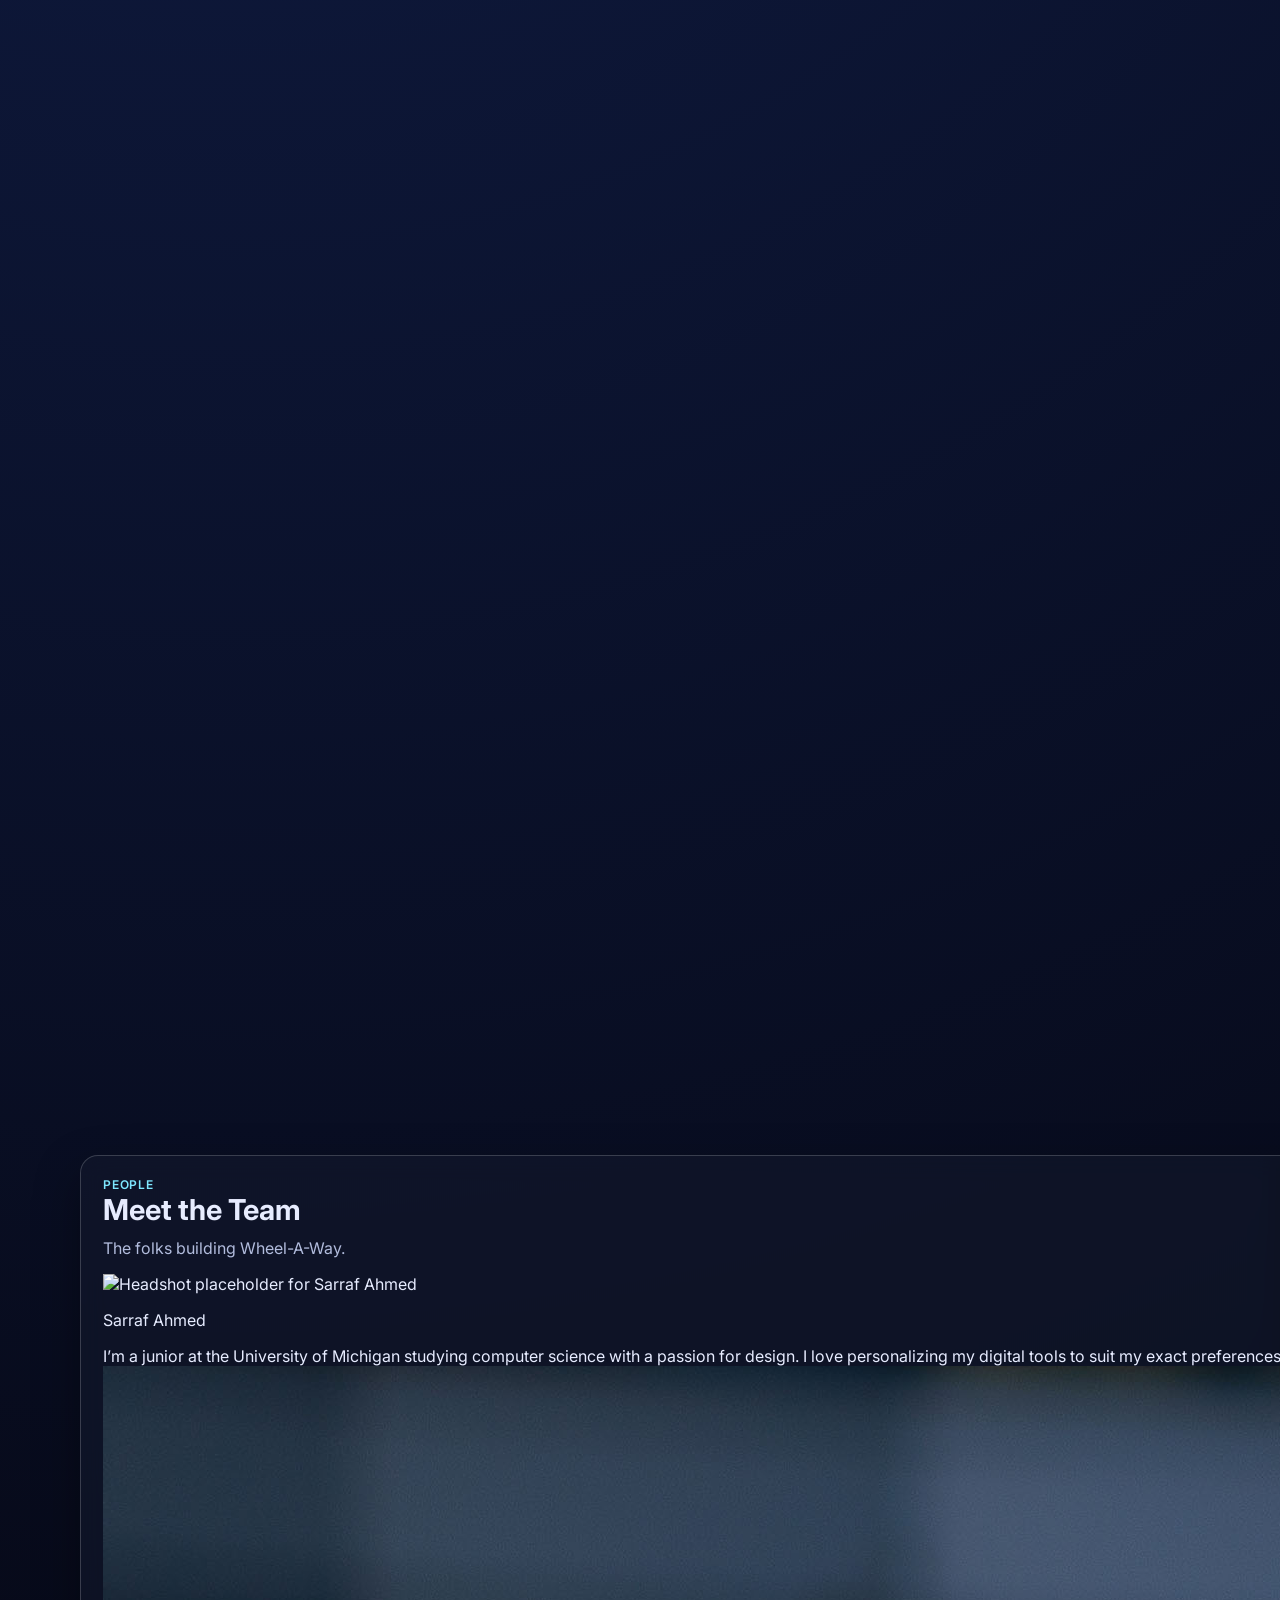
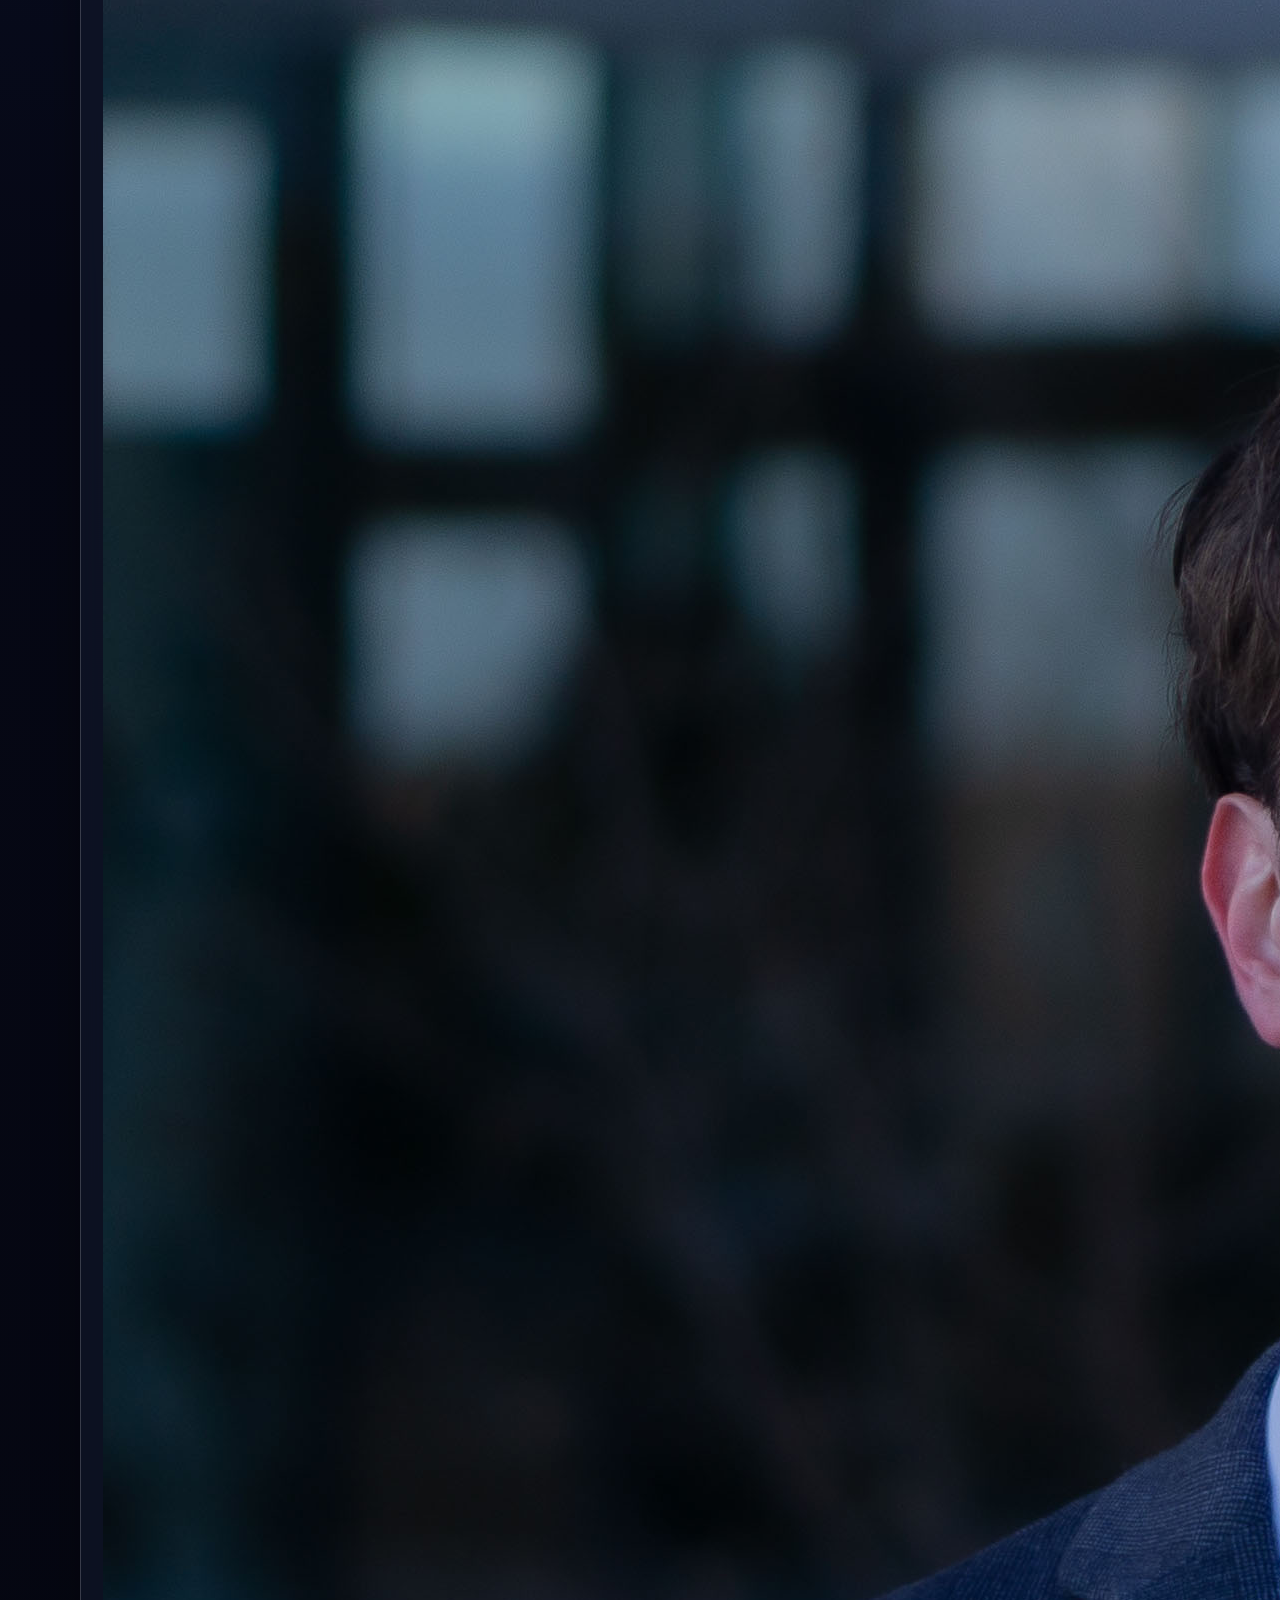
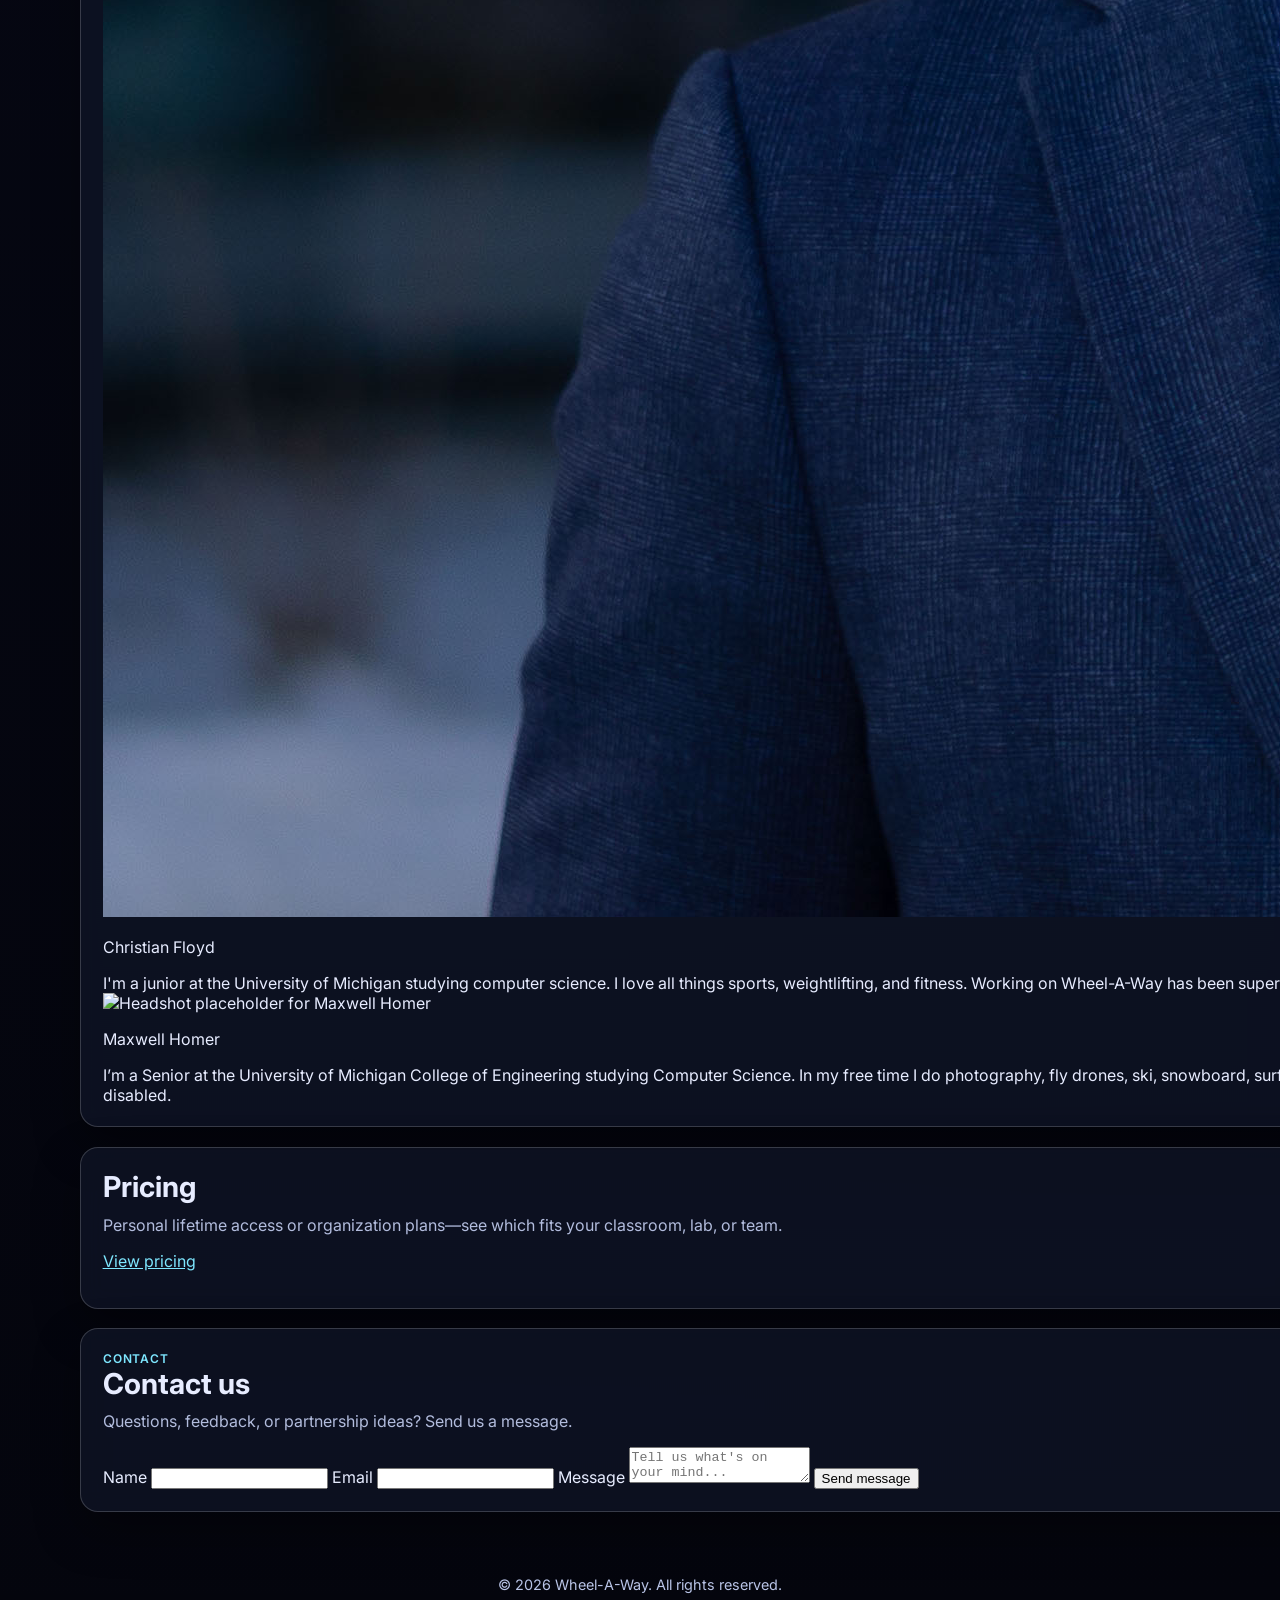
==== commit eb533ccf: "picture updated" ====
--- a/index.html
+++ b/index.html
@@ -56,11 +56,22 @@
           <p class="eyebrow">Immersive Empathy Building VR Journey</p>
           <h3 class="hero-tagline">The Concept</h3>
           <p>
-            Wheel-A-Way is a VR journey set in your neighbor's home. You explore room-by-room, solve environment-driven puzzles, and navigate real-life obstacles from that of a wheelchair user’s perspective to find your neighbor's missing passport in time for his flight. 
+            Wheel-A-Way is a VR journey set in your neighbor's home. You explore room-by-room, solve environment-driven puzzles, and navigate real-life obstacles from
+            that of a wheelchair user’s perspective to find your neighbor's missing passport in time for his flight.
           </p>
           <p>
-            Wheel-A-Way is meant to be used as both a game and a way to educate individuals on accessibility obstacles for those in wheelchairs. Our experience helps to build empathy for those with accessibility limitations and put people directly in the shoes of someone in a wheelchair. 
+            Wheel-A-Way is meant to be used as both a game and a way to educate individuals on accessibility obstacles for those in wheelchairs. Our experience helps to
+            build empathy for those with accessibility limitations and put people directly in the shoes of someone in a wheelchair.
           </p>
+          <div class="video-embed-wrap">
+            <iframe
+              title="Wheel-A-Way project video"
+              src="https://www.youtube.com/embed/2rHp7tQTvQU?si=EC1bZpVDDUX-AJ-R"
+              allow="accelerometer; autoplay; clipboard-write; encrypted-media; gyroscope; picture-in-picture; web-share"
+              allowfullscreen
+            ></iframe>
+          </div>
+          <br />
           <div class="hero-tags" role="list" aria-label="Game tags">
             <span role="listitem">Puzzle Based Experience</span>
             <span role="listitem">Accessibility-Centered Design</span>
@@ -78,15 +89,21 @@
                 <div class="shot-placeholder">
                   <img src="assets/neighborwasup.png" alt="Exterior / Entry Area screenshot" />
                 </div>
-                <h3>Do you like Escape Rooms?</h3>
-                <p>Wheel-A-Way is our team's take on an escape room that's meant to give you both first-hand accessibility limitation exposure and allow you to have the fun of an escape room!</p>
+                <h3>Do you enjoy Story-Based Games?</h3>
+                <p>
+                  Wheel-A-Way is our team's take on an narrative based escape room-style game that's meant to give you both first-hand accessibility limitation exposure
+                  and allow you to have the fun of an escape room!
+                </p>
               </div>
               <div class="stack-card glass" data-stack-index="1">
                 <div class="shot-placeholder">
                   <img src="assets/getKey.png" alt="Living Room screenshot" />
                 </div>
                 <h3>Do you like Puzzles?</h3>
-                <p>Our experience takes you on a journey in which you must explore Jack's house and figure out ways traverse this new environemtn to get to the passport!</p>
+                <p>
+                  Our experience takes you on a journey in which you must explore your neighbor's house and figure out ways to traverse this new environment to get to the
+                  passport!
+                </p>
               </div>
               <div class="stack-card glass" data-stack-index="2">
                 <div class="shot-placeholder">
@@ -101,7 +118,6 @@
         </div>
       </section>
 
-      
       <section id="meet-the-team" class="glass section">
         <p class="eyebrow">People</p>
         <h2>Meet the Team</h2>
@@ -110,10 +126,13 @@
         <div class="team-grid">
           <article class="team-card">
             <div class="team-photo">
-              <img src="assets/SarrafPic.png" alt="Headshot placeholder for Sarraf Ahmed" />
+              <img src="assets/SarrafPic.jpg" alt="Headshot placeholder for Sarraf Ahmed" />
             </div>
             <p class="team-name">Sarraf Ahmed</p>
-            <div class="team-bio">I’m a junior at the University of Michigan studying computer science with a passion for design. I love personalizing my digital tools to suit my exact preferences, so naturally, designing Wheel-A-Way’s world has been an absolute blast!</div>
+            <div class="team-bio">
+              I’m a junior at the University of Michigan studying computer science with a passion for design. I love personalizing my digital tools to suit my exact
+              preferences, so naturally, designing Wheel-A-Way’s world has been an absolute blast!
+            </div>
           </article>
 
           <article class="team-card">
@@ -121,7 +140,10 @@
               <img src="assets/ChristianPic.jpg" alt="Headshot placeholder for Christian Floyd" />
             </div>
             <p class="team-name">Christian Floyd</p>
-            <div class="team-bio">I'm a junior at the University of Michigan studying computer science. I love all things sports, weightlifting, and fitness. Working on Wheel-A-Way has been super fun, I've mostly been working on the functionality and logical development of the game!</div>
+            <div class="team-bio">
+              I'm a junior at the University of Michigan studying computer science. I love all things sports, weightlifting, and fitness. Working on Wheel-A-Way has been
+              super fun, I've mostly been working on the functionality and logical development of the game!
+            </div>
           </article>
 
           <article class="team-card">
@@ -129,7 +151,11 @@
               <img src="assets/MaxPic.png" alt="Headshot placeholder for Maxwell Homer" />
             </div>
             <p class="team-name">Maxwell Homer</p>
-            <div class="team-bio">I’m a Senior at the University of Michigan College of Engineering studying Computer Science. In my free time I do photography, fly drones, ski, snowboard, surf, compete in a variety of sports and work with animals whenever I can! Working with Wheel-A-Way has been a great experience, especially with how I can personally relate to the struggle of navigating spaces while injured/ disabled. </div>
+            <div class="team-bio">
+              I’m a Senior at the University of Michigan College of Engineering studying Computer Science. In my free time I do photography, fly drones, ski, snowboard,
+              surf, compete in a variety of sports and work with animals whenever I can! Working with Wheel-A-Way has been a great experience, especially with how I can
+              personally relate to the struggle of navigating spaces while injured/ disabled.
+            </div>
           </article>
         </div>
       </section>
@@ -141,7 +167,6 @@
           <a class="btn-pill-accent" href="pricing.html">View pricing</a>
         </p>
       </section>
-
 
       <section id="contact" class="glass section">
         <p class="eyebrow">Contact</p>
